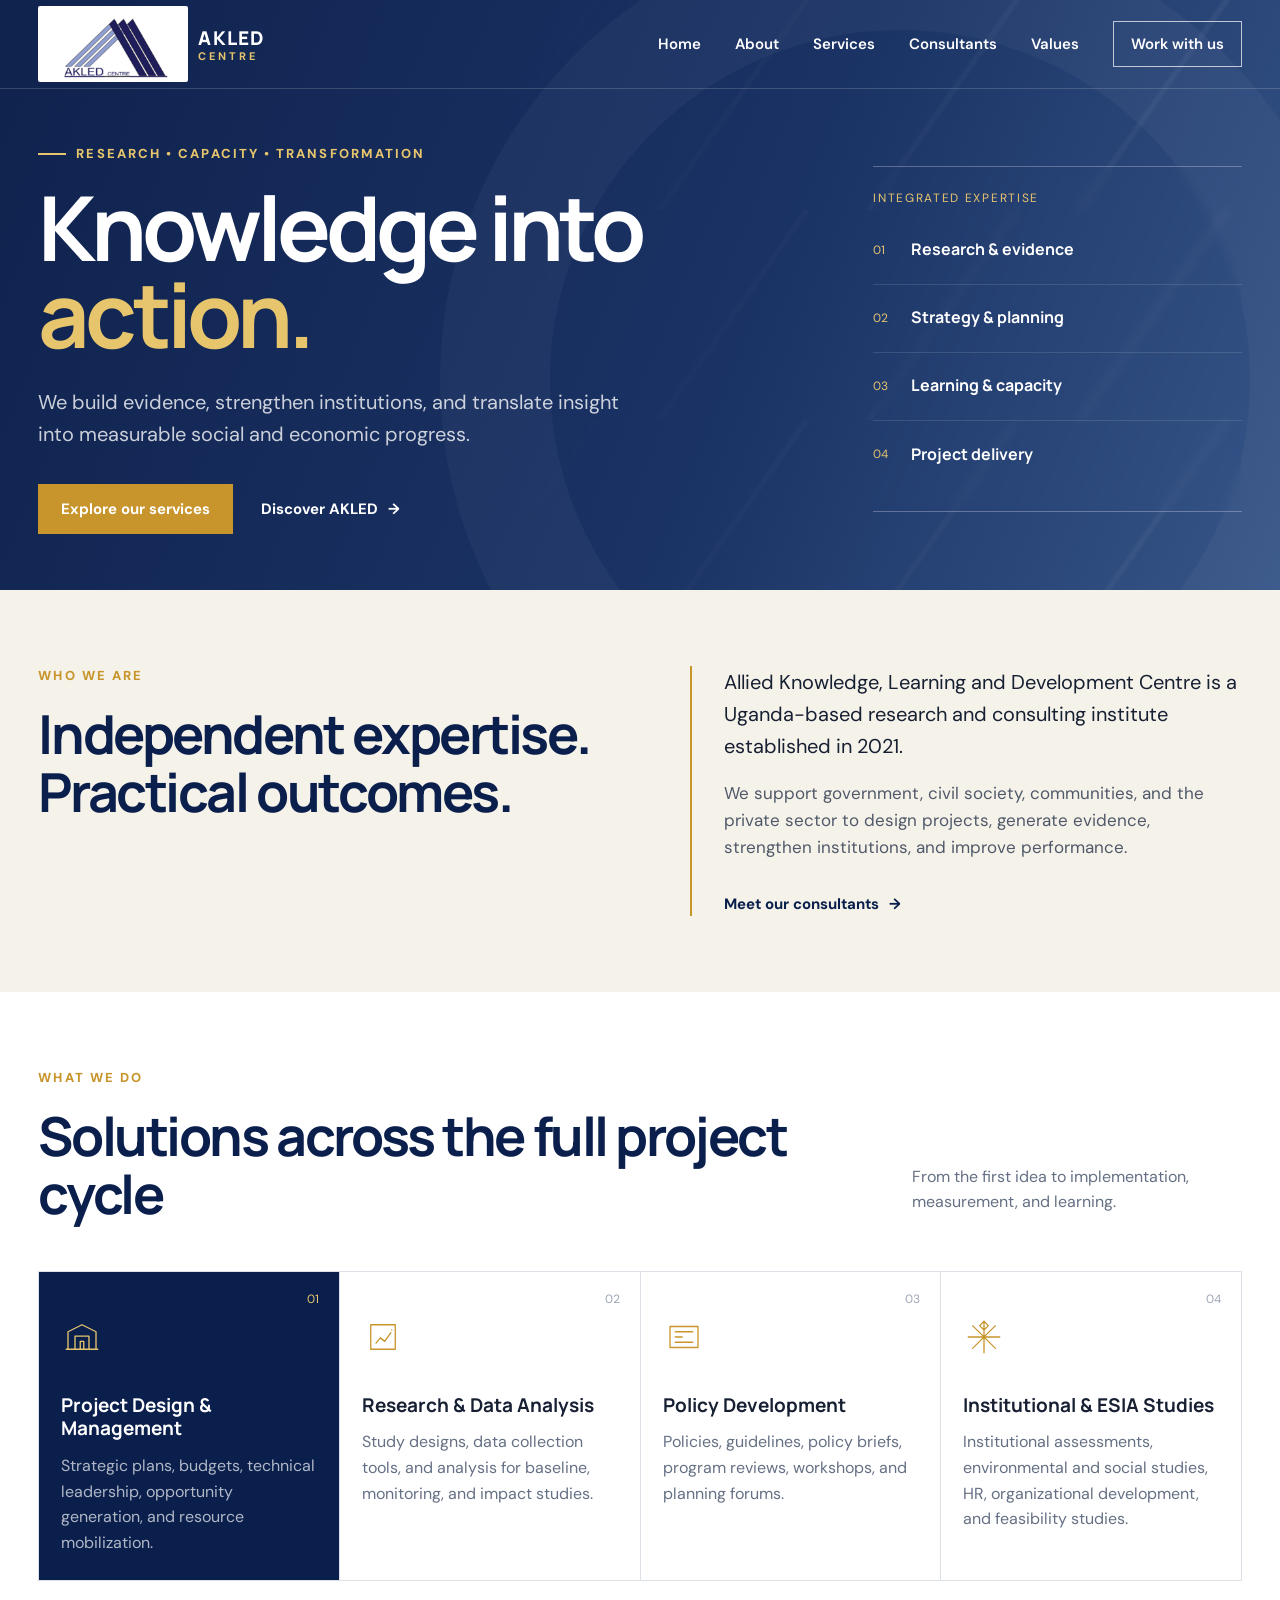
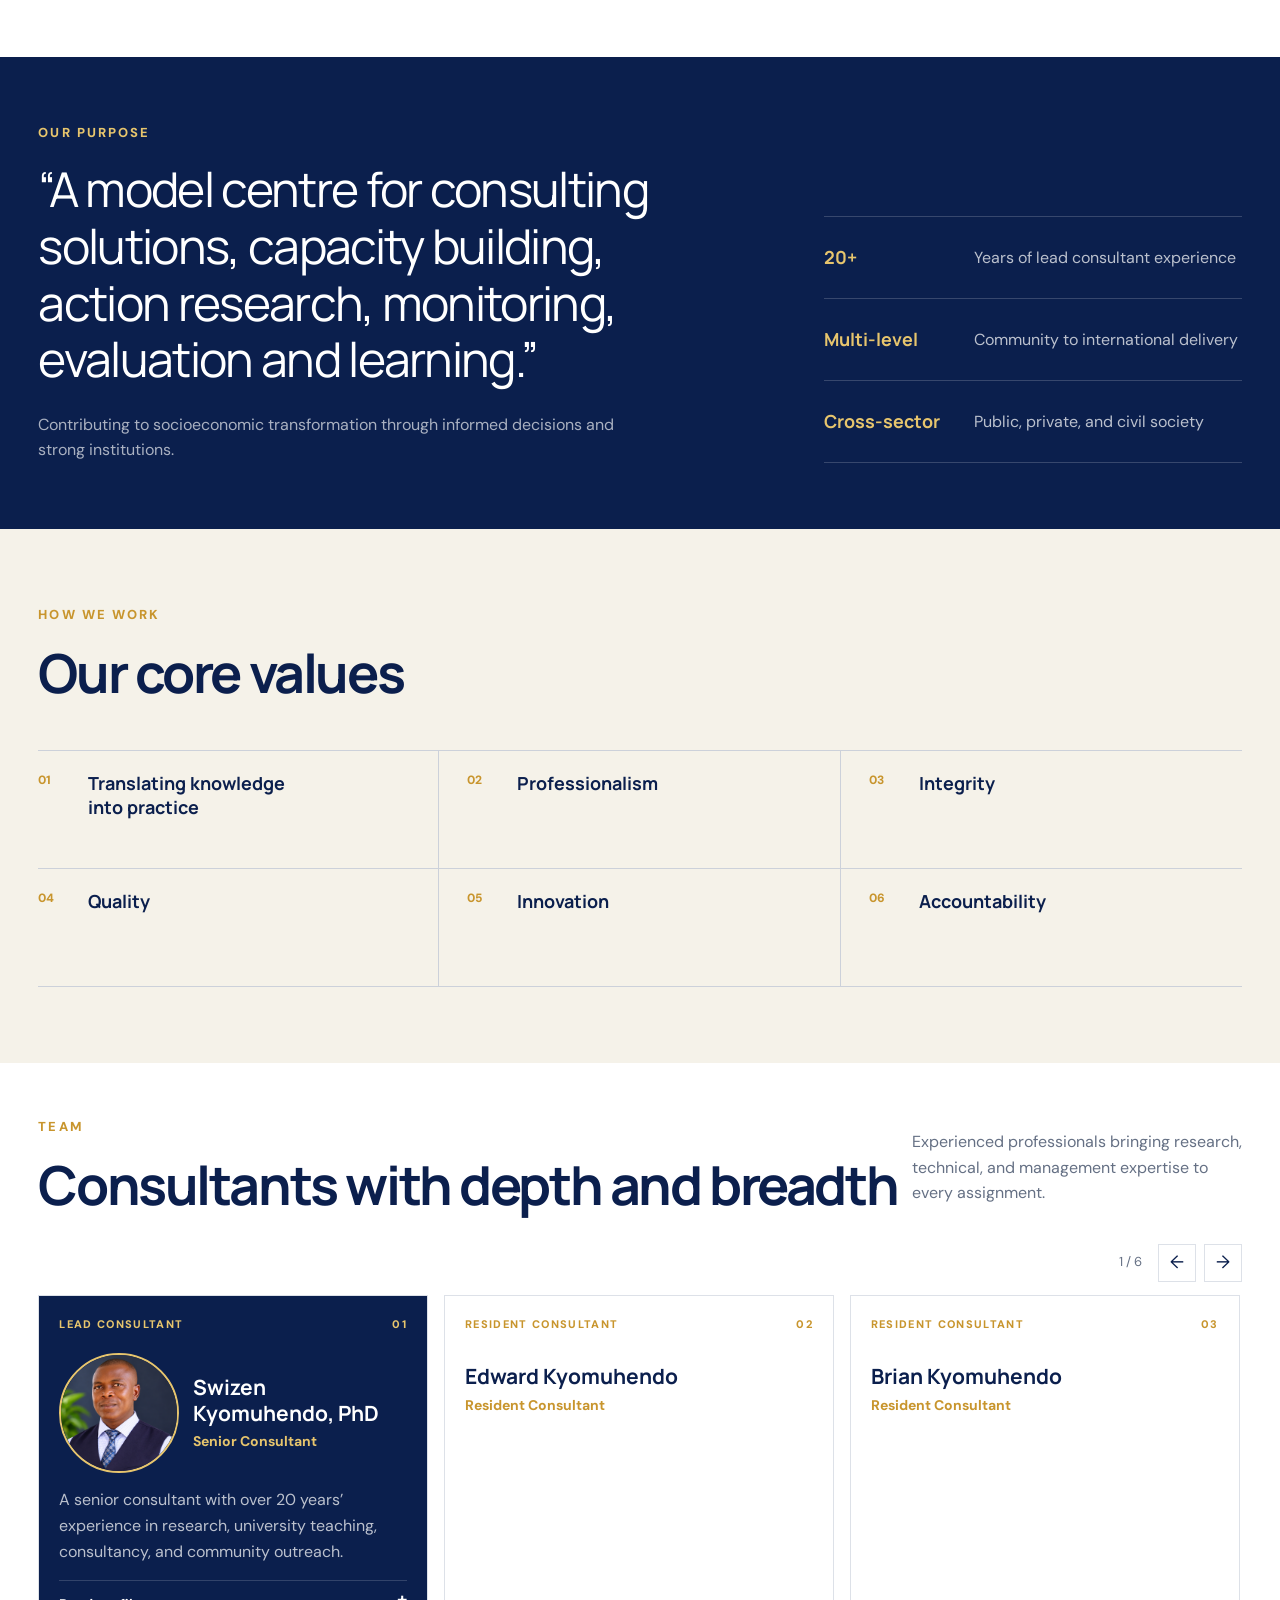
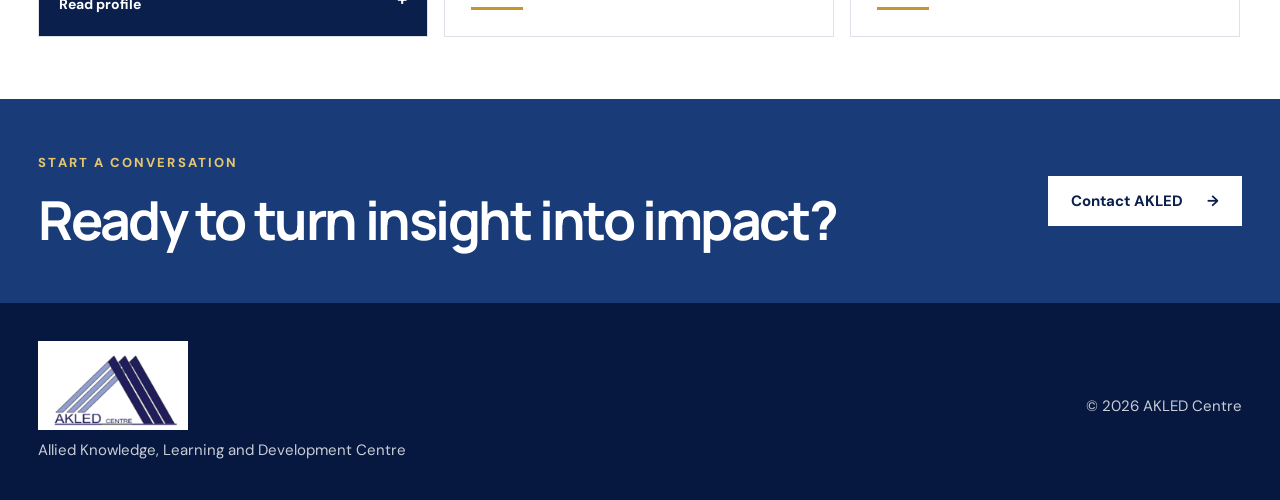
==== index.html @ 447e750d "Build responsive AKLED Centre website Co-authored-by: Copilot <223556219+Copilot@users.noreply.githu" ====
<!doctype html>
<html lang="en">
  <head>
    <meta charset="UTF-8" />
    <meta name="viewport" content="width=device-width, initial-scale=1.0" />
    <meta name="description" content="AKLED Centre provides research, project design, consultancy, monitoring and evaluation, and capacity-building services." />
    <title>AKLED Centre | Knowledge into Action</title>
    <link rel="preconnect" href="https://fonts.googleapis.com" />
    <link rel="preconnect" href="https://fonts.gstatic.com" crossorigin />
    <link href="https://fonts.googleapis.com/css2?family=DM+Sans:wght@400;500;600;700&family=Manrope:wght@600;700;800&display=swap" rel="stylesheet" />
    <link rel="stylesheet" href="styles.css" />
  </head>
  <body>
    <header class="site-header" id="top">
      <div class="container nav-wrap">
        <div class="brand-lockup">
          <a class="brand" href="#top" aria-label="AKLED Centre home">
            <img src="public/images/akled%20logo.png" alt="AKLED Centre" />
          </a>
          <a class="brand-name" href="#top">AKLED <span>CENTRE</span></a>
        </div>
        <button class="menu-toggle" type="button" aria-label="Open menu" aria-expanded="false" aria-controls="main-nav">
          <span></span><span></span><span></span>
          <span class="sr-only">Toggle menu</span>
        </button>
        <nav class="main-nav" id="main-nav" aria-label="Main navigation">
          <a href="#top">Home</a>
          <a href="#about">About</a>
          <a href="#services">Services</a>
          <a href="#team">Consultants</a>
          <a href="#values">Values</a>
          <a class="nav-cta" href="#contact">Work with us</a>
        </nav>
      </div>
    </header>

    <main>
      <section class="hero">
        <div class="hero-pattern" aria-hidden="true"></div>
        <div class="container hero-grid">
          <div class="hero-copy">
            <p class="eyebrow"><span></span> Research • Capacity • Transformation</p>
            <h1>Knowledge into <em>action.</em></h1>
            <p class="hero-lead">We build evidence, strengthen institutions, and translate insight into measurable social and economic progress.</p>
            <div class="hero-actions">
              <a class="button button-primary" href="#services">Explore our services</a>
              <a class="text-link" href="#about">Discover AKLED <span aria-hidden="true">→</span></a>
            </div>
          </div>
          <div class="hero-card" aria-label="AKLED focus areas">
            <div class="hero-card-label">Integrated expertise</div>
            <div class="focus-list">
              <div><span>01</span><strong>Research &amp; evidence</strong></div>
              <div><span>02</span><strong>Strategy &amp; planning</strong></div>
              <div><span>03</span><strong>Learning &amp; capacity</strong></div>
              <div><span>04</span><strong>Project delivery</strong></div>
            </div>
          </div>
        </div>
      </section>

      <section class="intro section" id="about">
        <div class="container intro-grid">
          <div>
            <p class="section-kicker">Who we are</p>
            <h2>Independent expertise.<br />Practical outcomes.</h2>
          </div>
          <div class="intro-copy">
            <p>Allied Knowledge, Learning and Development Centre is a Uganda-based research and consulting institute established in 2021.</p>
            <p>We support government, civil society, communities, and the private sector to design projects, generate evidence, strengthen institutions, and improve performance.</p>
            <a class="text-link dark" href="#team">Meet our consultants <span aria-hidden="true">→</span></a>
          </div>
        </div>
      </section>

      <section class="services section" id="services">
        <div class="container">
          <div class="section-heading">
            <div>
              <p class="section-kicker">What we do</p>
              <h2>Solutions across the full project cycle</h2>
            </div>
            <p>From the first idea to implementation, measurement, and learning.</p>
          </div>
          <div class="service-grid">
            <article class="service-card featured">
              <div class="service-number">01</div>
              <svg viewBox="0 0 48 48" aria-hidden="true"><path d="M8 38V18l16-8 16 8v20M16 38V23h16v15M22 38V29h4v9M6 38h36" /></svg>
              <h3>Project Design &amp; Management</h3>
              <p>Strategic plans, budgets, technical leadership, opportunity generation, and resource mobilization.</p>
            </article>
            <article class="service-card">
              <div class="service-number">02</div>
              <svg viewBox="0 0 48 48" aria-hidden="true"><path d="M10 38V10h28v28H10Zm6-7 5-6 5 4 7-10M34 16h.1" /></svg>
              <h3>Research &amp; Data Analysis</h3>
              <p>Study designs, data collection tools, and analysis for baseline, monitoring, and impact studies.</p>
            </article>
            <article class="service-card">
              <div class="service-number">03</div>
              <svg viewBox="0 0 48 48" aria-hidden="true"><path d="M8 12h32v24H8V12Zm6 6h20M14 24h8m-8 6h20" /></svg>
              <h3>Policy Development</h3>
              <p>Policies, guidelines, policy briefs, program reviews, workshops, and planning forums.</p>
            </article>
            <article class="service-card">
              <div class="service-number">04</div>
              <svg viewBox="0 0 48 48" aria-hidden="true"><path d="M24 6v36M6 24h36M11 11l26 26M37 11 11 37M24 6l5 5-5 5-5-5 5-5Z" /></svg>
              <h3>Institutional &amp; ESIA Studies</h3>
              <p>Institutional assessments, environmental and social studies, HR, organizational development, and feasibility studies.</p>
            </article>
          </div>
        </div>
      </section>

      <section class="impact">
        <div class="container impact-grid">
          <div class="impact-copy">
            <p class="section-kicker light">Our purpose</p>
            <blockquote>“A model centre for consulting solutions, capacity building, action research, monitoring, evaluation and learning.”</blockquote>
            <p>Contributing to socioeconomic transformation through informed decisions and strong institutions.</p>
          </div>
          <div class="impact-list">
            <div><strong>20+</strong><span>Years of lead consultant experience</span></div>
            <div><strong>Multi-level</strong><span>Community to international delivery</span></div>
            <div><strong>Cross-sector</strong><span>Public, private, and civil society</span></div>
          </div>
        </div>
      </section>

      <section class="values section" id="values">
        <div class="container">
          <div class="section-heading">
            <div>
              <p class="section-kicker">How we work</p>
              <h2>Our core values</h2>
            </div>
          </div>
          <div class="values-grid">
            <div><span>01</span><h3>Translating knowledge into practice</h3></div>
            <div><span>02</span><h3>Professionalism</h3></div>
            <div><span>03</span><h3>Integrity</h3></div>
            <div><span>04</span><h3>Quality</h3></div>
            <div><span>05</span><h3>Innovation</h3></div>
            <div><span>06</span><h3>Accountability</h3></div>
          </div>
        </div>
      </section>

      <section class="team section" id="team">
        <div class="container">
          <div class="section-heading team-heading">
            <div>
              <p class="section-kicker">Team</p>
              <h2>Consultants with depth and breadth</h2>
            </div>
            <p>Experienced professionals bringing research, technical, and management expertise to every assignment.</p>
          </div>
          <div class="team-carousel">
            <div class="carousel-controls">
              <p class="carousel-status" aria-live="polite">1 / 6</p>
              <div>
                <button class="carousel-button carousel-prev" type="button" aria-label="Previous consultant" disabled>←</button>
                <button class="carousel-button carousel-next" type="button" aria-label="Next consultant">→</button>
              </div>
            </div>
            <div class="team-grid" role="region" aria-label="Consultant profiles" aria-roledescription="carousel" tabindex="0">
            <article class="profile-card lead" role="group" aria-roledescription="slide" aria-label="1 of 6">
              <div class="profile-top"><span>Lead Consultant</span><span>01</span></div>
              <div class="profile-identity">
                <img class="profile-photo" src="public/images/swizen%20image.png" alt="Swizen Kyomuhendo" loading="lazy" />
                <div>
                  <h3>Swizen Kyomuhendo, PhD</h3>
                  <p class="profile-role">Senior Consultant</p>
                </div>
              </div>
              <p>A senior consultant with over 20 years’ experience in research, university teaching, consultancy, and community outreach.</p>
              <button class="profile-toggle" type="button" aria-expanded="false">Read profile <span>+</span></button>
              <div class="profile-detail">
                <p>Qualified in social policy and planning, organization development, project and agency management, and research, monitoring and evaluation. His experience includes assignments for UNICEF, UNAIDS, UNDP, WHO, DFID, USAID, government ministries and departments, and numerous civil society organizations.</p>
              </div>
            </article>

            <article class="profile-card" role="group" aria-roledescription="slide" aria-label="2 of 6">
              <div class="profile-top"><span>Resident Consultant</span><span>02</span></div>
              <h3>Edward Kyomuhendo</h3>
              <p class="profile-role">Resident Consultant</p>
              <div class="profile-accent"></div>
            </article>

            <article class="profile-card" role="group" aria-roledescription="slide" aria-label="3 of 6">
              <div class="profile-top"><span>Resident Consultant</span><span>03</span></div>
              <h3>Brian Kyomuhendo</h3>
              <p class="profile-role">Resident Consultant</p>
              <div class="profile-accent"></div>
            </article>

            <article class="profile-card" role="group" aria-roledescription="slide" aria-label="4 of 6">
              <div class="profile-top"><span>Resident Consultant</span><span>04</span></div>
              <h3>Ronald Kyomuhendo</h3>
              <p class="profile-role">Environmental Engineering &amp; Management</p>
              <button class="profile-toggle" type="button" aria-expanded="false">Read profile <span>+</span></button>
              <div class="profile-detail">
                <p>Specialist in environmental studies, spatial analysis, environmental management plans, pollution control, environmental audits, and health and safety risk assessment. His project experience includes UNICEF and WFP common country office premises in Mbuya and an environmental compliance audit for the Emergency Children’s Surgical Hospital in Entebbe.</p>
              </div>
            </article>

            <article class="profile-card" role="group" aria-roledescription="slide" aria-label="5 of 6">
              <div class="profile-top"><span>Associate Consultant</span><span>05</span></div>
              <h3>Blasio Bisereko Bwambale</h3>
              <p class="profile-role">Agriculture &amp; Project Management</p>
              <button class="profile-toggle" type="button" aria-expanded="false">Read profile <span>+</span></button>
              <div class="profile-detail">
                <p>Agricultural officer and consultant with experience in project development, farmer training, sensitization, and education. He has worked with Smart Farming Uganda, Latitude Trade Company, Kabarole Resource and Research Centre, and Rwenzori Farmers’ Cooperative Union.</p>
              </div>
            </article>

            <article class="profile-card" role="group" aria-roledescription="slide" aria-label="6 of 6">
              <div class="profile-top"><span>Associate Consultant</span><span>06</span></div>
              <h3>Bwampu Balinsngayo Ernest</h3>
              <p class="profile-role">Economics, Statistics &amp; M&amp;E</p>
              <button class="profile-toggle" type="button" aria-expanded="false">Read profile <span>+</span></button>
              <div class="profile-detail">
                <p>Economics and statistics graduate with a master’s in management studies, specializing in monitoring and evaluation. Experienced in program implementation, performance monitoring, work planning, budgeting, project review, data analysis, and farmer training in good agricultural practices.</p>
              </div>
            </article>
          </div>
          </div>
        </div>
      </section>

      <section class="contact" id="contact">
        <div class="container contact-grid">
          <div>
            <p class="section-kicker light">Start a conversation</p>
            <h2>Ready to turn insight into impact?</h2>
          </div>
          <a class="button button-light" href="mailto:info@akledcentre.com">Contact AKLED <span aria-hidden="true">→</span></a>
        </div>
      </section>
    </main>

    <footer>
      <div class="container footer-grid">
        <div>
          <img src="public/images/akled%20logo.png" alt="AKLED Centre" />
          <p>Allied Knowledge, Learning and Development Centre</p>
        </div>
        <p class="copyright">© <span id="year"></span> AKLED Centre</p>
      </div>
    </footer>

    <script src="script.js"></script>
  </body>
</html>
---- styles.css ----
:root {
  --navy: #0b1f4d;
  --blue: #193b78;
  --gold: #c8952d;
  --gold-light: #e7c56d;
  --cream: #f5f2e9;
  --ink: #172033;
  --muted: #657084;
  --line: #dde1e8;
  --white: #ffffff;
}

* { box-sizing: border-box; }
html { scroll-behavior: smooth; }
body {
  margin: 0;
  color: var(--ink);
  background: var(--white);
  font-family: "DM Sans", sans-serif;
  line-height: 1.6;
}
img { max-width: 100%; display: block; }
a { color: inherit; text-decoration: none; }
button, input { font: inherit; }
.container { width: 100%; padding-inline: clamp(18px, 3vw, 56px); margin-inline: auto; }
.sr-only { position: absolute; width: 1px; height: 1px; padding: 0; margin: -1px; overflow: hidden; clip: rect(0,0,0,0); white-space: nowrap; border: 0; }

.site-header {
  position: absolute;
  z-index: 20;
  width: 100%;
  border-bottom: 1px solid rgba(255,255,255,.16);
}
.nav-wrap { height: 88px; display: flex; align-items: center; justify-content: space-between; }
.brand-lockup { display: flex; align-items: center; flex: 0 0 auto; }
.brand { display: flex; width: 150px; height: 76px; align-items: center; background: #fff; padding: 4px 10px; border-radius: 2px; flex: 0 0 auto; }
.brand img { width: 100%; height: 68px; object-fit: contain; }
.brand-name { margin-left: 10px; color: white; font-family: "Manrope", sans-serif; font-size: 19px; font-weight: 800; letter-spacing: .06em; white-space: nowrap; }
.brand-name span { display: block; margin-top: -5px; color: var(--gold-light); font-family: "DM Sans", sans-serif; font-size: 11px; font-weight: 700; letter-spacing: .27em; }
.main-nav { display: flex; align-items: center; gap: 34px; color: white; font-size: 15px; font-weight: 600; }
.main-nav > a { position: relative; }
.main-nav > a:not(.nav-cta)::after {
  content: "";
  position: absolute;
  left: 0; bottom: -7px;
  width: 0; height: 2px;
  background: var(--gold-light);
  transition: width .25s ease;
}
.main-nav > a:hover::after { width: 100%; }
.nav-cta { border: 1px solid rgba(255,255,255,.7); padding: 10px 17px; transition: .2s ease; }
.nav-cta:hover { background: white; color: var(--navy); }
.menu-toggle { display: none; }

.hero {
  min-height: 590px;
  position: relative;
  overflow: hidden;
  color: white;
  background:
    linear-gradient(112deg, rgba(8,27,72,.97) 0%, rgba(12,38,91,.94) 58%, rgba(27,62,120,.88) 100%);
}
.hero::after {
  content: "";
  position: absolute;
  right: -80px; bottom: -250px;
  width: 700px; height: 700px;
  border: 110px solid rgba(255,255,255,.035);
  border-radius: 50%;
}
.hero-pattern {
  position: absolute;
  inset: 0;
  opacity: .14;
  background-image: linear-gradient(125deg, transparent 48%, rgba(255,255,255,.35) 49%, rgba(255,255,255,.35) 50%, transparent 51%);
  background-size: 210px 210px;
  mask-image: linear-gradient(to left, black, transparent 65%);
}
.hero-grid {
  position: relative;
  z-index: 2;
  min-height: 590px;
  display: grid;
  grid-template-columns: 1.35fr .65fr;
  align-items: center;
  gap: 70px;
  padding-top: 88px;
}
.eyebrow, .section-kicker {
  margin: 0 0 18px;
  text-transform: uppercase;
  letter-spacing: .16em;
  font-size: 13px;
  font-weight: 800;
  color: var(--gold);
}
.eyebrow { display: flex; align-items: center; gap: 10px; color: var(--gold-light); }
.eyebrow span { display: block; width: 28px; height: 2px; background: var(--gold-light); }
.hero h1 {
  max-width: 710px;
  margin: 0;
  font-family: "Manrope", sans-serif;
  font-size: clamp(64px, 7vw, 94px);
  line-height: .98;
  letter-spacing: -.055em;
}
.hero h1 em { color: var(--gold-light); font-style: normal; }
.hero-lead { max-width: 620px; margin: 28px 0 34px; color: rgba(255,255,255,.78); font-size: 20px; }
.hero-actions { display: flex; align-items: center; gap: 28px; }
.button {
  display: inline-flex;
  align-items: center;
  justify-content: center;
  min-height: 50px;
  padding: 0 23px;
  border: 0;
  font-weight: 700;
  font-size: 15px;
  transition: transform .2s, background .2s;
}
.button:hover { transform: translateY(-2px); }
.button-primary { background: var(--gold); color: white; }
.button-primary:hover { background: #b78320; }
.text-link { font-size: 15px; font-weight: 700; }
.text-link span { display: inline-block; margin-left: 6px; transition: transform .2s; }
.text-link:hover span { transform: translateX(5px); }
.text-link.dark { color: var(--navy); }
.hero-card {
  border-top: 1px solid rgba(255,255,255,.28);
  border-bottom: 1px solid rgba(255,255,255,.28);
  padding: 22px 0;
  backdrop-filter: blur(4px);
}
.hero-card-label { color: var(--gold-light); font-size: 12px; text-transform: uppercase; letter-spacing: .14em; margin-bottom: 8px; }
.focus-list div { display: grid; grid-template-columns: 38px 1fr; align-items: center; min-height: 68px; border-bottom: 1px solid rgba(255,255,255,.12); }
.focus-list div:last-child { border-bottom: 0; }
.focus-list span { color: var(--gold-light); font-size: 12px; }
.focus-list strong { font-family: "Manrope", sans-serif; font-size: 16px; }

.section { padding: 76px 0; }
.intro { background: var(--cream); }
.intro-grid { display: grid; grid-template-columns: 1fr 1fr; gap: 100px; align-items: start; }
.intro h2, .section-heading h2, .contact h2 {
  margin: 0;
  color: var(--navy);
  font-family: "Manrope", sans-serif;
  font-size: clamp(38px, 4.2vw, 58px);
  line-height: 1.08;
  letter-spacing: -.045em;
}
.intro-copy { border-left: 2px solid var(--gold); padding-left: 32px; }
.intro-copy p { margin: 0 0 18px; color: #50596a; font-size: 17px; }
.intro-copy p:first-child { color: var(--ink); font-size: 20px; }
.intro-copy .text-link { display: inline-block; margin-top: 12px; }

.services { background: white; }
.section-heading { display: flex; justify-content: space-between; align-items: end; margin-bottom: 48px; }
.section-heading > p { max-width: 330px; margin: 0 0 8px; color: var(--muted); }
.service-grid { display: grid; grid-template-columns: repeat(4, 1fr); border-top: 1px solid var(--line); border-left: 1px solid var(--line); }
.service-card { min-height: 285px; position: relative; padding: 24px 22px; border-right: 1px solid var(--line); border-bottom: 1px solid var(--line); transition: .25s ease; }
.service-card:hover { transform: translateY(-5px); box-shadow: 0 18px 45px rgba(11,31,77,.1); z-index: 2; }
.service-card.featured { background: var(--navy); color: white; }
.service-number { position: absolute; right: 20px; top: 18px; color: #9da6b5; font-size: 12px; }
.service-card.featured .service-number { color: var(--gold-light); }
.service-card svg { width: 42px; height: 42px; margin: 20px 0 28px; fill: none; stroke: var(--gold); stroke-width: 1.5; stroke-linecap: round; stroke-linejoin: round; }
.service-card.featured svg { stroke: var(--gold-light); }
.service-card h3 { margin: 0 0 12px; font-family: "Manrope", sans-serif; font-size: 19px; line-height: 1.25; }
.service-card p { margin: 0; color: var(--muted); font-size: 16px; }
.service-card.featured p { color: rgba(255,255,255,.68); }

.impact { background: var(--navy); color: white; padding: 66px 0; }
.impact-grid { display: grid; grid-template-columns: 1.25fr .75fr; gap: 90px; align-items: end; }
.section-kicker.light { color: var(--gold-light); }
.impact blockquote { max-width: 720px; margin: 0; font-family: "Manrope", sans-serif; font-size: clamp(32px, 4vw, 48px); line-height: 1.18; letter-spacing: -.035em; }
.impact-copy > p:last-child { max-width: 610px; color: rgba(255,255,255,.65); margin: 24px 0 0; }
.impact-list { border-top: 1px solid rgba(255,255,255,.18); }
.impact-list div { display: grid; grid-template-columns: 150px 1fr; align-items: center; min-height: 82px; border-bottom: 1px solid rgba(255,255,255,.18); }
.impact-list strong { color: var(--gold-light); font-family: "Manrope", sans-serif; font-size: 18px; }
.impact-list span { color: rgba(255,255,255,.72); font-size: 16px; }

.values { background: var(--cream); }
.values-grid { display: grid; grid-template-columns: repeat(3, 1fr); border-top: 1px solid #ccd1da; }
.values-grid div { min-height: 118px; padding: 20px 28px 20px 0; border-bottom: 1px solid #ccd1da; border-right: 1px solid #ccd1da; display: grid; grid-template-columns: 50px 1fr; align-items: start; }
.values-grid div:nth-child(3n) { border-right: 0; padding-left: 28px; }
.values-grid div:nth-child(3n-1) { padding-left: 28px; }
.values-grid span { color: var(--gold); font-size: 12px; font-weight: 800; }
.values-grid h3 { margin: 0; max-width: 220px; color: var(--navy); font-family: "Manrope", sans-serif; font-size: 18px; line-height: 1.35; }

.team { background: white; padding: 54px 0; }
.team .section-heading { margin-bottom: 30px; }
.team-heading { align-items: end; }
.carousel-controls { display: flex; justify-content: flex-end; align-items: center; gap: 16px; margin-bottom: 12px; }
.carousel-status { margin: 0; color: var(--muted); font-size: 13px; font-variant-numeric: tabular-nums; }
.carousel-controls > div { display: flex; gap: 8px; }
.carousel-button { width: 38px; height: 38px; border: 1px solid var(--line); background: white; color: var(--navy); cursor: pointer; font-size: 18px; transition: background .2s, color .2s, border-color .2s; }
.carousel-button:hover:not(:disabled) { background: var(--navy); color: white; border-color: var(--navy); }
.carousel-button:disabled { opacity: .4; cursor: default; }
.team-grid { display: flex; gap: 16px; overflow-x: auto; overscroll-behavior-x: contain; scroll-snap-type: x mandatory; scrollbar-width: none; padding: 1px 1px 8px; }
.team-grid::-webkit-scrollbar { display: none; }
.team-grid:focus-visible { outline: 2px solid var(--gold); outline-offset: 3px; }
.profile-card { flex: 0 0 calc((100% - 32px) / 3); min-height: 220px; padding: 20px; border: 1px solid var(--line); position: relative; scroll-snap-align: start; }
.profile-card.lead { background: var(--navy); color: white; }
.profile-top { display: flex; justify-content: space-between; color: var(--gold); text-transform: uppercase; letter-spacing: .12em; font-size: 11px; font-weight: 800; }
.profile-card.lead .profile-top { color: var(--gold-light); }
.profile-identity { display: flex; align-items: center; gap: 14px; margin: 20px 0 14px; }
.profile-photo { width: 120px; height: 120px; flex: 0 0 120px; border: 2px solid var(--gold-light); border-radius: 50%; object-fit: cover; object-position: center 32%; }
.profile-card h3 { margin: 30px 0 4px; color: var(--navy); font-family: "Manrope", sans-serif; font-size: 21px; line-height: 1.25; }
.profile-card.lead h3 { color: white; }
.profile-identity h3 { margin: 0 0 4px; }
.profile-role { margin: 0 0 16px; color: var(--gold); font-size: 14px; font-weight: 700; }
.profile-identity .profile-role { margin: 0; }
.profile-card.lead .profile-role { color: var(--gold-light); }
.profile-card > p:not(.profile-role) { margin: 0 0 16px; color: rgba(255,255,255,.72); font-size: 16px; }
.profile-accent { position: absolute; bottom: 26px; left: 26px; width: 52px; height: 3px; background: var(--gold); }
.profile-toggle { width: 100%; margin-top: 12px; padding: 12px 0 0; border: 0; border-top: 1px solid rgba(255,255,255,.16); background: transparent; color: inherit; display: flex; justify-content: space-between; cursor: pointer; font-size: 14px; font-weight: 700; text-align: left; }
.profile-card:not(.lead) .profile-toggle { color: var(--navy); border-top-color: var(--line); }
.profile-detail { display: none; margin-top: 14px; padding-top: 12px; border-top: 1px solid rgba(255,255,255,.12); }
.profile-detail p { margin: 0; color: rgba(255,255,255,.72); font-size: 15px; }
.profile-card:not(.lead) .profile-detail { border-top-color: var(--line); }
.profile-card:not(.lead) .profile-detail p { color: var(--muted); }
.profile-card.open { min-height: 390px; }
.profile-card.open .profile-detail { display: block; }
.profile-card.open .profile-toggle span { transform: rotate(45deg); }
.profile-toggle span { transition: transform .2s; font-size: 18px; line-height: 12px; }

.contact { background: var(--blue); color: white; padding: 54px 0; }
.contact-grid { display: flex; justify-content: space-between; align-items: center; }
.contact h2 { color: white; }
.button-light { background: white; color: var(--navy); min-width: 180px; gap: 24px; }

footer { background: #071840; color: white; padding: 38px 0; }
.footer-grid { display: grid; grid-template-columns: 1fr auto; align-items: center; gap: 30px; }
footer img { width: 150px; background: white; padding: 4px 8px; }
footer div:first-child p { margin: 10px 0 0; color: rgba(255,255,255,.78); font-size: clamp(11px, 1.2vw, 15px); line-height: 1.45; white-space: nowrap; }
.footer-links { display: flex; gap: 24px; font-size: 12px; }
.copyright { justify-self: end; margin: 0; color: rgba(255,255,255,.62); font-size: 13px; }

@media (max-width: 980px) {
  .main-nav { gap: 18px; }
  .hero-grid { grid-template-columns: 1fr 280px; gap: 30px; }
  .service-grid { grid-template-columns: repeat(2, 1fr); }
  .impact-grid { gap: 40px; }
  .profile-card { flex-basis: calc((100% - 16px) / 2); }
}

@media (max-width: 900px) {
  .nav-wrap { height: 76px; }
  .brand { width: 128px; height: 64px; padding: 4px 8px; }
  .brand img { height: 56px; }
  .brand-name { margin-left: 8px; font-size: 15px; }
  .brand-name span { margin-top: -4px; font-size: 8px; }
  .menu-toggle { position: relative; display: block; flex: 0 0 42px; width: 42px; height: 42px; border: 1px solid rgba(255,255,255,.5); background: transparent; cursor: pointer; }
  .menu-toggle span:not(.sr-only) { position: absolute; top: 50%; left: 11px; display: block; width: 18px; height: 2px; background: white; transition: transform .2s ease, opacity .2s ease; }
  .menu-toggle span:nth-of-type(1) { transform: translateY(-6px); }
  .menu-toggle span:nth-of-type(2) { transform: translateY(0); }
  .menu-toggle span:nth-of-type(3) { transform: translateY(6px); }
  .menu-toggle[aria-expanded="true"] span:nth-of-type(1) { transform: rotate(45deg); }
  .menu-toggle[aria-expanded="true"] span:nth-of-type(2) { opacity: 0; }
  .menu-toggle[aria-expanded="true"] span:nth-of-type(3) { transform: rotate(-45deg); }
  .main-nav { display: none; position: absolute; left: 18px; right: 18px; top: 72px; padding: 18px; background: white; color: var(--navy); box-shadow: 0 16px 40px rgba(0,0,0,.15); }
  .main-nav.open { display: grid; gap: 0; }
  .main-nav a { padding: 11px 8px; }
  .nav-cta { margin-top: 8px; text-align: center; border-color: var(--navy); }
}

@media (max-width: 760px) {
  .container { padding-inline: 18px; }
  .site-header { position: absolute; }
  .nav-wrap { height: 76px; }
  .brand { width: 128px; height: 64px; padding: 4px 8px; }
  .brand img { height: 56px; }
  .brand-name { margin-left: 8px; font-size: 15px; }
  .brand-name span { margin-top: -4px; font-size: 8px; }
  .menu-toggle { position: relative; display: block; flex: 0 0 42px; width: 42px; height: 42px; border: 1px solid rgba(255,255,255,.5); background: transparent; cursor: pointer; }
  .menu-toggle span:not(.sr-only) { position: absolute; top: 50%; left: 11px; display: block; width: 18px; height: 2px; background: white; transition: transform .2s ease, opacity .2s ease; }
  .menu-toggle span:nth-of-type(1) { transform: translateY(-6px); }
  .menu-toggle span:nth-of-type(2) { transform: translateY(0); }
  .menu-toggle span:nth-of-type(3) { transform: translateY(6px); }
  .menu-toggle[aria-expanded="true"] span:nth-of-type(1) { transform: rotate(45deg); }
  .menu-toggle[aria-expanded="true"] span:nth-of-type(2) { opacity: 0; }
  .menu-toggle[aria-expanded="true"] span:nth-of-type(3) { transform: rotate(-45deg); }
  .main-nav {
    display: none;
    position: absolute;
    left: 18px; right: 18px; top: 72px;
    padding: 18px;
    background: white;
    color: var(--navy);
    box-shadow: 0 16px 40px rgba(0,0,0,.15);
  }
  .main-nav.open { display: grid; gap: 0; }
  .main-nav a { padding: 11px 8px; }
  .nav-cta { margin-top: 8px; text-align: center; border-color: var(--navy); }
  .hero, .hero-grid { min-height: 560px; }
  .hero-grid { grid-template-columns: 1fr; padding-top: 76px; }
  .hero h1 { font-size: clamp(52px, 16vw, 72px); }
  .hero-lead { font-size: 17px; }
  .hero-card { display: none; }
  .section { padding: 56px 0; }
  .intro-grid, .impact-grid { grid-template-columns: 1fr; gap: 36px; }
  .intro-copy { padding-left: 22px; }
  .section-heading { display: block; }
  .section-heading > p { margin-top: 18px; }
  .service-grid { grid-template-columns: 1fr; }
  .service-card { min-height: 250px; }
  .impact-list div { grid-template-columns: 120px 1fr; }
  .values-grid { grid-template-columns: repeat(2, 1fr); }
  .values-grid div, .values-grid div:nth-child(3n), .values-grid div:nth-child(3n-1) { padding: 22px 18px; border-right: 1px solid #ccd1da; }
  .values-grid div:nth-child(2n) { border-right: 0; }
  .team { padding: 44px 0; }
  .profile-card { flex-basis: 100%; }
  .contact-grid { display: grid; gap: 30px; }
  .button-light { width: fit-content; }
  .footer-grid { grid-template-columns: 1fr; }
  .footer-links { flex-wrap: wrap; }
  .copyright { justify-self: start; }
}

@media (max-width: 380px) {
  .container { padding-inline: 12px; }
  .brand { width: 108px; height: 58px; padding: 4px 6px; }
  .brand img { height: 50px; }
  .brand-name { margin-left: 6px; font-size: 13px; }
  .brand-name span { font-size: 7px; }
  .menu-toggle { flex-basis: 38px; width: 38px; height: 38px; }
  .menu-toggle span:not(.sr-only) { left: 9px; }
  .main-nav { left: 12px; right: 12px; }
  .profile-photo { width: 96px; height: 96px; flex-basis: 96px; }
}

@media (prefers-reduced-motion: reduce) {
  html { scroll-behavior: auto; }
  * { transition: none !important; }
}
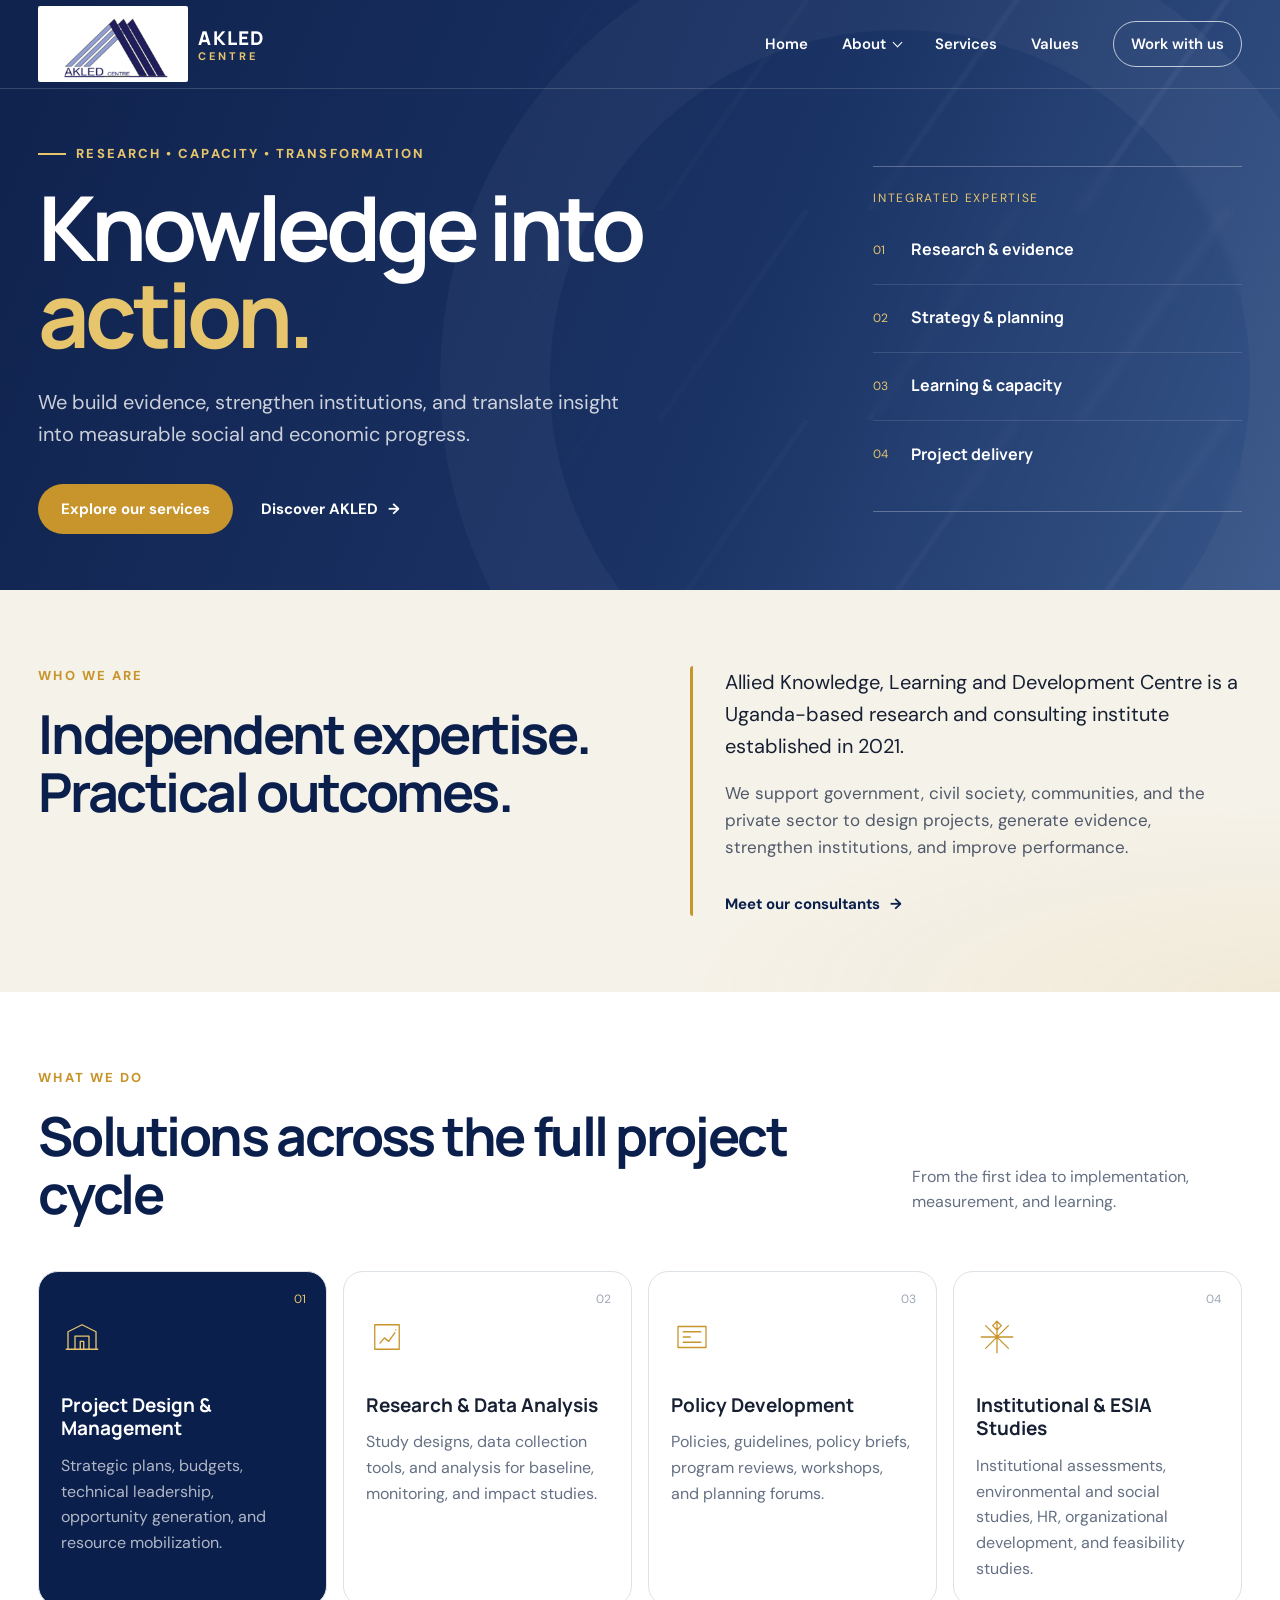
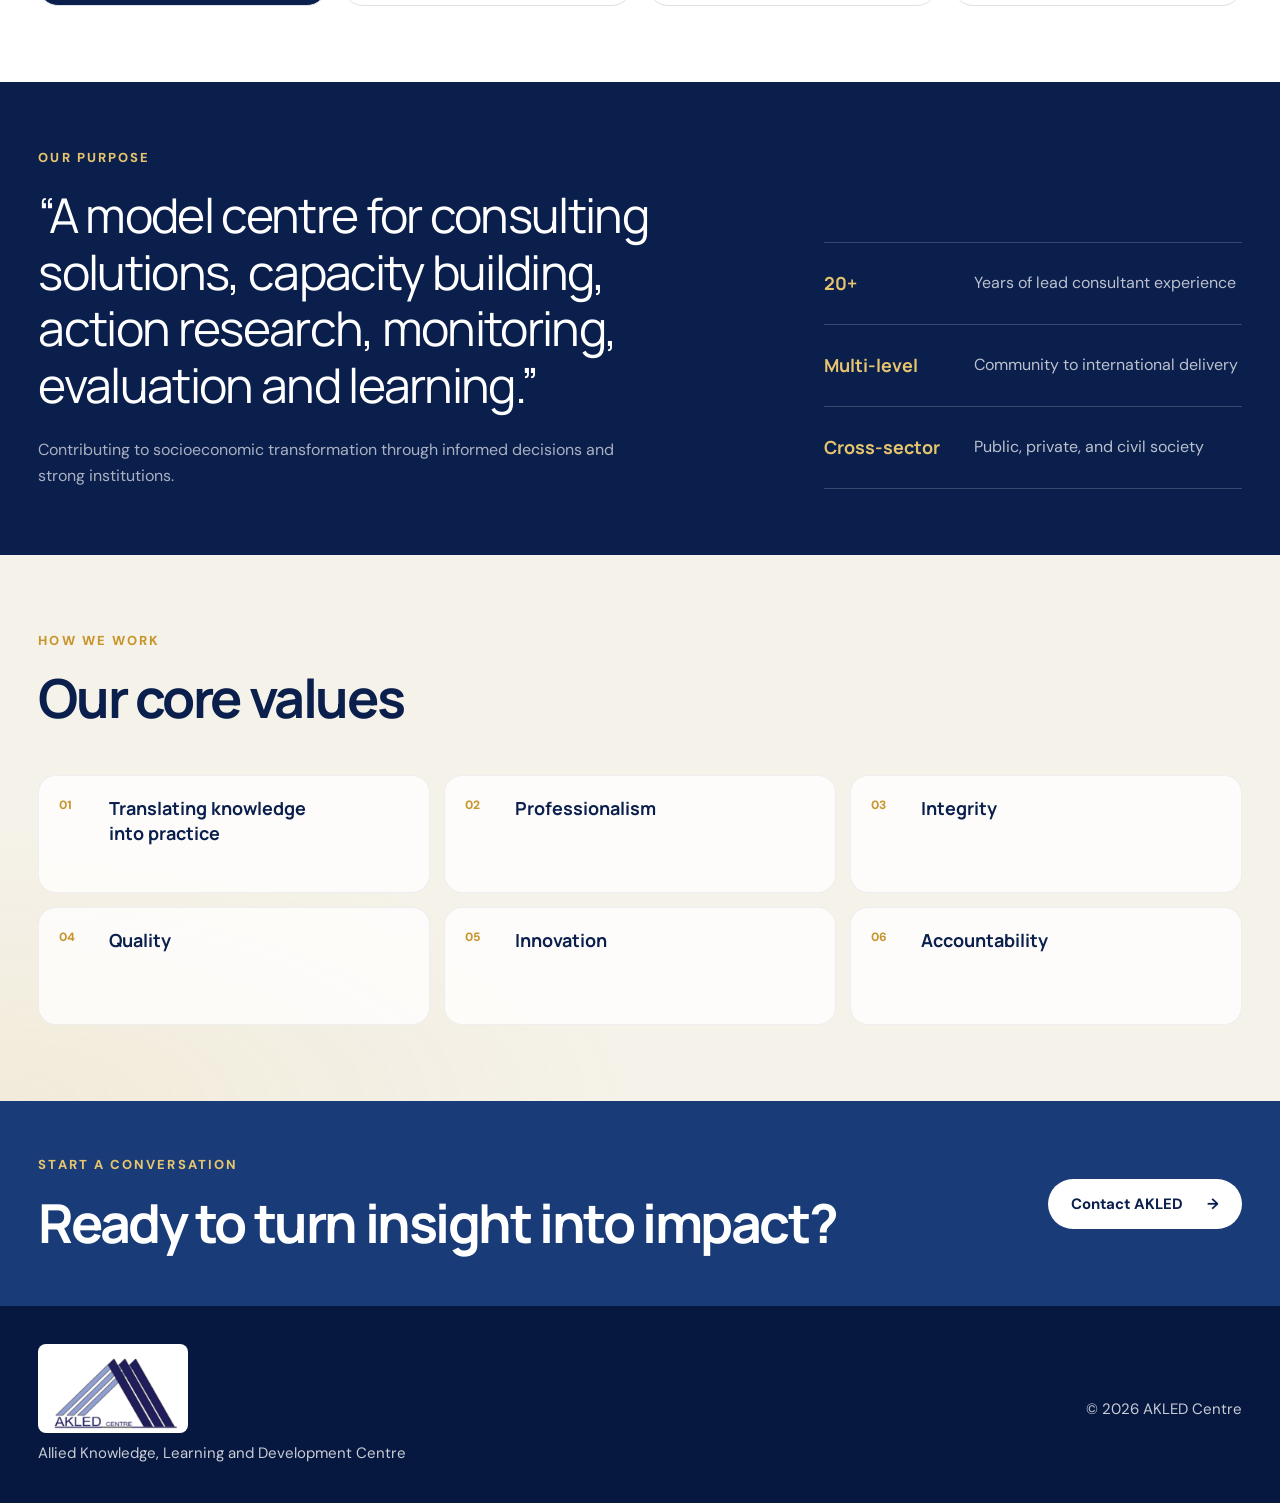
==== commit 0a670142: "Move consultant profiles to team page Co-authored-by: Copilot <223556219+Copilot@users.noreply.githu" ====
--- a/index.html
+++ b/index.html
@@ -25,9 +25,16 @@
         </button>
         <nav class="main-nav" id="main-nav" aria-label="Main navigation">
           <a href="#top">Home</a>
-          <a href="#about">About</a>
+          <div class="nav-dropdown">
+            <button class="nav-dropdown-toggle" type="button" aria-expanded="false" aria-controls="about-menu">
+              About <span class="dropdown-chevron" aria-hidden="true"></span>
+            </button>
+            <div class="nav-dropdown-menu" id="about-menu">
+              <a href="#about">About AKLED</a>
+              <a href="team.html">Our Team</a>
+            </div>
+          </div>
           <a href="#services">Services</a>
-          <a href="#team">Consultants</a>
           <a href="#values">Values</a>
           <a class="nav-cta" href="#contact">Work with us</a>
         </nav>
@@ -145,88 +152,6 @@
         </div>
       </section>
 
-      <section class="team section" id="team">
-        <div class="container">
-          <div class="section-heading team-heading">
-            <div>
-              <p class="section-kicker">Team</p>
-              <h2>Consultants with depth and breadth</h2>
-            </div>
-            <p>Experienced professionals bringing research, technical, and management expertise to every assignment.</p>
-          </div>
-          <div class="team-carousel">
-            <div class="carousel-controls">
-              <p class="carousel-status" aria-live="polite">1 / 6</p>
-              <div>
-                <button class="carousel-button carousel-prev" type="button" aria-label="Previous consultant" disabled>←</button>
-                <button class="carousel-button carousel-next" type="button" aria-label="Next consultant">→</button>
-              </div>
-            </div>
-            <div class="team-grid" role="region" aria-label="Consultant profiles" aria-roledescription="carousel" tabindex="0">
-            <article class="profile-card lead" role="group" aria-roledescription="slide" aria-label="1 of 6">
-              <div class="profile-top"><span>Lead Consultant</span><span>01</span></div>
-              <div class="profile-identity">
-                <img class="profile-photo" src="public/images/swizen%20image.png" alt="Swizen Kyomuhendo" loading="lazy" />
-                <div>
-                  <h3>Swizen Kyomuhendo, PhD</h3>
-                  <p class="profile-role">Senior Consultant</p>
-                </div>
-              </div>
-              <p>A senior consultant with over 20 years’ experience in research, university teaching, consultancy, and community outreach.</p>
-              <button class="profile-toggle" type="button" aria-expanded="false">Read profile <span>+</span></button>
-              <div class="profile-detail">
-                <p>Qualified in social policy and planning, organization development, project and agency management, and research, monitoring and evaluation. His experience includes assignments for UNICEF, UNAIDS, UNDP, WHO, DFID, USAID, government ministries and departments, and numerous civil society organizations.</p>
-              </div>
-            </article>
-
-            <article class="profile-card" role="group" aria-roledescription="slide" aria-label="2 of 6">
-              <div class="profile-top"><span>Resident Consultant</span><span>02</span></div>
-              <h3>Edward Kyomuhendo</h3>
-              <p class="profile-role">Resident Consultant</p>
-              <div class="profile-accent"></div>
-            </article>
-
-            <article class="profile-card" role="group" aria-roledescription="slide" aria-label="3 of 6">
-              <div class="profile-top"><span>Resident Consultant</span><span>03</span></div>
-              <h3>Brian Kyomuhendo</h3>
-              <p class="profile-role">Resident Consultant</p>
-              <div class="profile-accent"></div>
-            </article>
-
-            <article class="profile-card" role="group" aria-roledescription="slide" aria-label="4 of 6">
-              <div class="profile-top"><span>Resident Consultant</span><span>04</span></div>
-              <h3>Ronald Kyomuhendo</h3>
-              <p class="profile-role">Environmental Engineering &amp; Management</p>
-              <button class="profile-toggle" type="button" aria-expanded="false">Read profile <span>+</span></button>
-              <div class="profile-detail">
-                <p>Specialist in environmental studies, spatial analysis, environmental management plans, pollution control, environmental audits, and health and safety risk assessment. His project experience includes UNICEF and WFP common country office premises in Mbuya and an environmental compliance audit for the Emergency Children’s Surgical Hospital in Entebbe.</p>
-              </div>
-            </article>
-
-            <article class="profile-card" role="group" aria-roledescription="slide" aria-label="5 of 6">
-              <div class="profile-top"><span>Associate Consultant</span><span>05</span></div>
-              <h3>Blasio Bisereko Bwambale</h3>
-              <p class="profile-role">Agriculture &amp; Project Management</p>
-              <button class="profile-toggle" type="button" aria-expanded="false">Read profile <span>+</span></button>
-              <div class="profile-detail">
-                <p>Agricultural officer and consultant with experience in project development, farmer training, sensitization, and education. He has worked with Smart Farming Uganda, Latitude Trade Company, Kabarole Resource and Research Centre, and Rwenzori Farmers’ Cooperative Union.</p>
-              </div>
-            </article>
-
-            <article class="profile-card" role="group" aria-roledescription="slide" aria-label="6 of 6">
-              <div class="profile-top"><span>Associate Consultant</span><span>06</span></div>
-              <h3>Bwampu Balinsngayo Ernest</h3>
-              <p class="profile-role">Economics, Statistics &amp; M&amp;E</p>
-              <button class="profile-toggle" type="button" aria-expanded="false">Read profile <span>+</span></button>
-              <div class="profile-detail">
-                <p>Economics and statistics graduate with a master’s in management studies, specializing in monitoring and evaluation. Experienced in program implementation, performance monitoring, work planning, budgeting, project review, data analysis, and farmer training in good agricultural practices.</p>
-              </div>
-            </article>
-          </div>
-          </div>
-        </div>
-      </section>
-
       <section class="contact" id="contact">
         <div class="container contact-grid">
           <div>
--- a/styles.css
+++ b/styles.css
@@ -38,8 +38,8 @@
 .brand-name { margin-left: 10px; color: white; font-family: "Manrope", sans-serif; font-size: 19px; font-weight: 800; letter-spacing: .06em; white-space: nowrap; }
 .brand-name span { display: block; margin-top: -5px; color: var(--gold-light); font-family: "DM Sans", sans-serif; font-size: 11px; font-weight: 700; letter-spacing: .27em; }
 .main-nav { display: flex; align-items: center; gap: 34px; color: white; font-size: 15px; font-weight: 600; }
-.main-nav > a { position: relative; }
-.main-nav > a:not(.nav-cta)::after {
+.main-nav > a, .nav-dropdown-toggle { position: relative; }
+.main-nav > a:not(.nav-cta)::after, .nav-dropdown-toggle::after {
   content: "";
   position: absolute;
   left: 0; bottom: -7px;
@@ -47,8 +47,19 @@
   background: var(--gold-light);
   transition: width .25s ease;
 }
-.main-nav > a:hover::after { width: 100%; }
-.nav-cta { border: 1px solid rgba(255,255,255,.7); padding: 10px 17px; transition: .2s ease; }
+.main-nav > a:hover::after, .nav-dropdown-toggle:hover::after, .nav-dropdown:focus-within .nav-dropdown-toggle::after { width: 100%; }
+.nav-dropdown { position: relative; }
+.nav-dropdown-toggle { display: inline-flex; align-items: center; gap: 8px; padding: 0; border: 0; background: transparent; color: inherit; font: inherit; cursor: pointer; }
+.dropdown-chevron { width: 7px; height: 7px; border-right: 1.5px solid currentColor; border-bottom: 1.5px solid currentColor; transform: translateY(-2px) rotate(45deg); transition: transform .2s ease; }
+.nav-dropdown.open .dropdown-chevron { transform: translateY(2px) rotate(225deg); }
+.nav-dropdown-menu { position: absolute; top: calc(100% + 17px); left: -18px; display: none; min-width: 180px; padding: 8px; border: 1px solid rgba(11,31,77,.08); border-radius: 14px; background: white; box-shadow: 0 16px 40px rgba(0,0,0,.16); color: var(--navy); }
+.nav-dropdown.open .nav-dropdown-menu { display: grid; }
+@media (min-width: 901px) {
+  .nav-dropdown:hover .nav-dropdown-menu { display: grid; }
+}
+.nav-dropdown-menu a { padding: 10px 12px; border-radius: 8px; white-space: nowrap; }
+.nav-dropdown-menu a:hover, .nav-dropdown-menu a:focus-visible { background: var(--cream); }
+.nav-cta { border: 1px solid rgba(255,255,255,.7); border-radius: 999px; padding: 10px 17px; transition: .2s ease; }
 .nav-cta:hover { background: white; color: var(--navy); }
 .menu-toggle { display: none; }
 
@@ -86,6 +97,12 @@
   gap: 70px;
   padding-top: 88px;
 }
+.subpage-hero { position: relative; overflow: hidden; min-height: 340px; padding: 150px 0 64px; color: white; background: linear-gradient(112deg, #081b48 0%, #0c265b 58%, #1b3e78 100%); }
+.subpage-hero::after { content: ""; position: absolute; right: -100px; top: -260px; width: 520px; height: 520px; border: 80px solid rgba(255,255,255,.045); border-radius: 50%; }
+.subpage-hero-content { position: relative; z-index: 1; }
+.subpage-hero h1 { margin: 0; font-family: "Manrope", sans-serif; font-size: clamp(44px, 6vw, 72px); line-height: 1; letter-spacing: -.05em; }
+.subpage-hero h1 em { color: var(--gold-light); font-style: normal; }
+.subpage-hero-content > p:last-child { max-width: 620px; margin: 18px 0 0; color: rgba(255,255,255,.78); font-size: 18px; }
 .eyebrow, .section-kicker {
   margin: 0 0 18px;
   text-transform: uppercase;
@@ -114,6 +131,7 @@
   min-height: 50px;
   padding: 0 23px;
   border: 0;
+  border-radius: 999px;
   font-weight: 700;
   font-size: 15px;
   transition: transform .2s, background .2s;
@@ -138,7 +156,7 @@
 .focus-list strong { font-family: "Manrope", sans-serif; font-size: 16px; }
 
 .section { padding: 76px 0; }
-.intro { background: var(--cream); }
+.intro { background: radial-gradient(ellipse at 100% 100%, rgba(200,149,45,.09), transparent 34%), var(--cream); }
 .intro-grid { display: grid; grid-template-columns: 1fr 1fr; gap: 100px; align-items: start; }
 .intro h2, .section-heading h2, .contact h2 {
   margin: 0;
@@ -148,7 +166,7 @@
   line-height: 1.08;
   letter-spacing: -.045em;
 }
-.intro-copy { border-left: 2px solid var(--gold); padding-left: 32px; }
+.intro-copy { border-left: 3px solid var(--gold); border-radius: 3px; padding-left: 32px; }
 .intro-copy p { margin: 0 0 18px; color: #50596a; font-size: 17px; }
 .intro-copy p:first-child { color: var(--ink); font-size: 20px; }
 .intro-copy .text-link { display: inline-block; margin-top: 12px; }
@@ -156,8 +174,8 @@
 .services { background: white; }
 .section-heading { display: flex; justify-content: space-between; align-items: end; margin-bottom: 48px; }
 .section-heading > p { max-width: 330px; margin: 0 0 8px; color: var(--muted); }
-.service-grid { display: grid; grid-template-columns: repeat(4, 1fr); border-top: 1px solid var(--line); border-left: 1px solid var(--line); }
-.service-card { min-height: 285px; position: relative; padding: 24px 22px; border-right: 1px solid var(--line); border-bottom: 1px solid var(--line); transition: .25s ease; }
+.service-grid { display: grid; grid-template-columns: repeat(4, 1fr); gap: 16px; }
+.service-card { min-height: 285px; position: relative; padding: 24px 22px; border: 1px solid var(--line); border-radius: 20px; transition: .25s ease; }
 .service-card:hover { transform: translateY(-5px); box-shadow: 0 18px 45px rgba(11,31,77,.1); z-index: 2; }
 .service-card.featured { background: var(--navy); color: white; }
 .service-number { position: absolute; right: 20px; top: 18px; color: #9da6b5; font-size: 12px; }
@@ -178,32 +196,32 @@
 .impact-list strong { color: var(--gold-light); font-family: "Manrope", sans-serif; font-size: 18px; }
 .impact-list span { color: rgba(255,255,255,.72); font-size: 16px; }
 
-.values { background: var(--cream); }
-.values-grid { display: grid; grid-template-columns: repeat(3, 1fr); border-top: 1px solid #ccd1da; }
-.values-grid div { min-height: 118px; padding: 20px 28px 20px 0; border-bottom: 1px solid #ccd1da; border-right: 1px solid #ccd1da; display: grid; grid-template-columns: 50px 1fr; align-items: start; }
-.values-grid div:nth-child(3n) { border-right: 0; padding-left: 28px; }
-.values-grid div:nth-child(3n-1) { padding-left: 28px; }
+.values { background: radial-gradient(ellipse at 0 100%, rgba(200,149,45,.08), transparent 35%), var(--cream); }
+.values-grid { display: grid; grid-template-columns: repeat(3, 1fr); gap: 14px; }
+.values-grid div { min-height: 118px; padding: 20px; border: 1px solid rgba(11,31,77,.06); border-radius: 18px; background: rgba(255,255,255,.76); display: grid; grid-template-columns: 50px 1fr; align-items: start; }
+.values-grid div:nth-child(3n), .values-grid div:nth-child(3n-1) { padding-left: 20px; }
 .values-grid span { color: var(--gold); font-size: 12px; font-weight: 800; }
 .values-grid h3 { margin: 0; max-width: 220px; color: var(--navy); font-family: "Manrope", sans-serif; font-size: 18px; line-height: 1.35; }
 
 .team { background: white; padding: 54px 0; }
+.team-page-section { padding-top: 64px; }
 .team .section-heading { margin-bottom: 30px; }
 .team-heading { align-items: end; }
 .carousel-controls { display: flex; justify-content: flex-end; align-items: center; gap: 16px; margin-bottom: 12px; }
 .carousel-status { margin: 0; color: var(--muted); font-size: 13px; font-variant-numeric: tabular-nums; }
 .carousel-controls > div { display: flex; gap: 8px; }
-.carousel-button { width: 38px; height: 38px; border: 1px solid var(--line); background: white; color: var(--navy); cursor: pointer; font-size: 18px; transition: background .2s, color .2s, border-color .2s; }
+.carousel-button { width: 40px; height: 40px; border: 1px solid var(--line); border-radius: 50%; background: white; color: var(--navy); cursor: pointer; font-size: 18px; transition: background .2s, color .2s, border-color .2s; }
 .carousel-button:hover:not(:disabled) { background: var(--navy); color: white; border-color: var(--navy); }
 .carousel-button:disabled { opacity: .4; cursor: default; }
 .team-grid { display: flex; gap: 16px; overflow-x: auto; overscroll-behavior-x: contain; scroll-snap-type: x mandatory; scrollbar-width: none; padding: 1px 1px 8px; }
 .team-grid::-webkit-scrollbar { display: none; }
 .team-grid:focus-visible { outline: 2px solid var(--gold); outline-offset: 3px; }
-.profile-card { flex: 0 0 calc((100% - 32px) / 3); min-height: 220px; padding: 20px; border: 1px solid var(--line); position: relative; scroll-snap-align: start; }
-.profile-card.lead { background: var(--navy); color: white; }
+.profile-card { flex: 0 0 calc((100% - 32px) / 3); min-height: 220px; padding: 20px; border: 1px solid var(--line); border-radius: 20px; background: white; position: relative; scroll-snap-align: start; }
+.profile-card.lead { border-color: var(--navy); background: linear-gradient(145deg, #0b1f4d, #18376c); color: white; }
 .profile-top { display: flex; justify-content: space-between; color: var(--gold); text-transform: uppercase; letter-spacing: .12em; font-size: 11px; font-weight: 800; }
 .profile-card.lead .profile-top { color: var(--gold-light); }
 .profile-identity { display: flex; align-items: center; gap: 14px; margin: 20px 0 14px; }
-.profile-photo { width: 120px; height: 120px; flex: 0 0 120px; border: 2px solid var(--gold-light); border-radius: 50%; object-fit: cover; object-position: center 32%; }
+.profile-photo { width: 120px; height: 120px; flex: 0 0 120px; border: 3px solid var(--gold-light); border-radius: 50%; object-fit: cover; object-position: center 32%; }
 .profile-card h3 { margin: 30px 0 4px; color: var(--navy); font-family: "Manrope", sans-serif; font-size: 21px; line-height: 1.25; }
 .profile-card.lead h3 { color: white; }
 .profile-identity h3 { margin: 0 0 4px; }
@@ -230,7 +248,7 @@
 
 footer { background: #071840; color: white; padding: 38px 0; }
 .footer-grid { display: grid; grid-template-columns: 1fr auto; align-items: center; gap: 30px; }
-footer img { width: 150px; background: white; padding: 4px 8px; }
+footer img { width: 150px; background: white; padding: 4px 8px; border-radius: 8px; }
 footer div:first-child p { margin: 10px 0 0; color: rgba(255,255,255,.78); font-size: clamp(11px, 1.2vw, 15px); line-height: 1.45; white-space: nowrap; }
 .footer-links { display: flex; gap: 24px; font-size: 12px; }
 .copyright { justify-self: end; margin: 0; color: rgba(255,255,255,.62); font-size: 13px; }
@@ -259,7 +277,10 @@
   .menu-toggle[aria-expanded="true"] span:nth-of-type(3) { transform: rotate(-45deg); }
   .main-nav { display: none; position: absolute; left: 18px; right: 18px; top: 72px; padding: 18px; background: white; color: var(--navy); box-shadow: 0 16px 40px rgba(0,0,0,.15); }
   .main-nav.open { display: grid; gap: 0; }
-  .main-nav a { padding: 11px 8px; }
+  .main-nav > a, .nav-dropdown-toggle { padding: 11px 8px; }
+  .nav-dropdown-toggle::after { display: none; }
+  .nav-dropdown-menu { position: static; min-width: 0; margin: 0 0 6px 10px; padding: 4px 8px; border: 0; border-left: 2px solid var(--gold); border-radius: 0; background: transparent; box-shadow: none; }
+  .nav-dropdown-menu a { padding: 10px 12px; }
   .nav-cta { margin-top: 8px; text-align: center; border-color: var(--navy); }
 }
 
@@ -289,9 +310,14 @@
     box-shadow: 0 16px 40px rgba(0,0,0,.15);
   }
   .main-nav.open { display: grid; gap: 0; }
-  .main-nav a { padding: 11px 8px; }
+  .main-nav > a, .nav-dropdown-toggle { padding: 11px 8px; }
+  .nav-dropdown-toggle::after { display: none; }
+  .nav-dropdown-menu { position: static; min-width: 0; margin: 0 0 6px 10px; padding: 4px 8px; border: 0; border-left: 2px solid var(--gold); border-radius: 0; background: transparent; box-shadow: none; }
+  .nav-dropdown-menu a { padding: 10px 12px; }
   .nav-cta { margin-top: 8px; text-align: center; border-color: var(--navy); }
   .hero, .hero-grid { min-height: 560px; }
+  .subpage-hero { min-height: 300px; padding: 130px 0 48px; }
+  .subpage-hero-content > p:last-child { font-size: 16px; }
   .hero-grid { grid-template-columns: 1fr; padding-top: 76px; }
   .hero h1 { font-size: clamp(52px, 16vw, 72px); }
   .hero-lead { font-size: 17px; }
@@ -305,8 +331,7 @@
   .service-card { min-height: 250px; }
   .impact-list div { grid-template-columns: 120px 1fr; }
   .values-grid { grid-template-columns: repeat(2, 1fr); }
-  .values-grid div, .values-grid div:nth-child(3n), .values-grid div:nth-child(3n-1) { padding: 22px 18px; border-right: 1px solid #ccd1da; }
-  .values-grid div:nth-child(2n) { border-right: 0; }
+  .values-grid div, .values-grid div:nth-child(3n), .values-grid div:nth-child(3n-1) { padding: 20px 16px; }
   .team { padding: 44px 0; }
   .profile-card { flex-basis: 100%; }
   .contact-grid { display: grid; gap: 30px; }
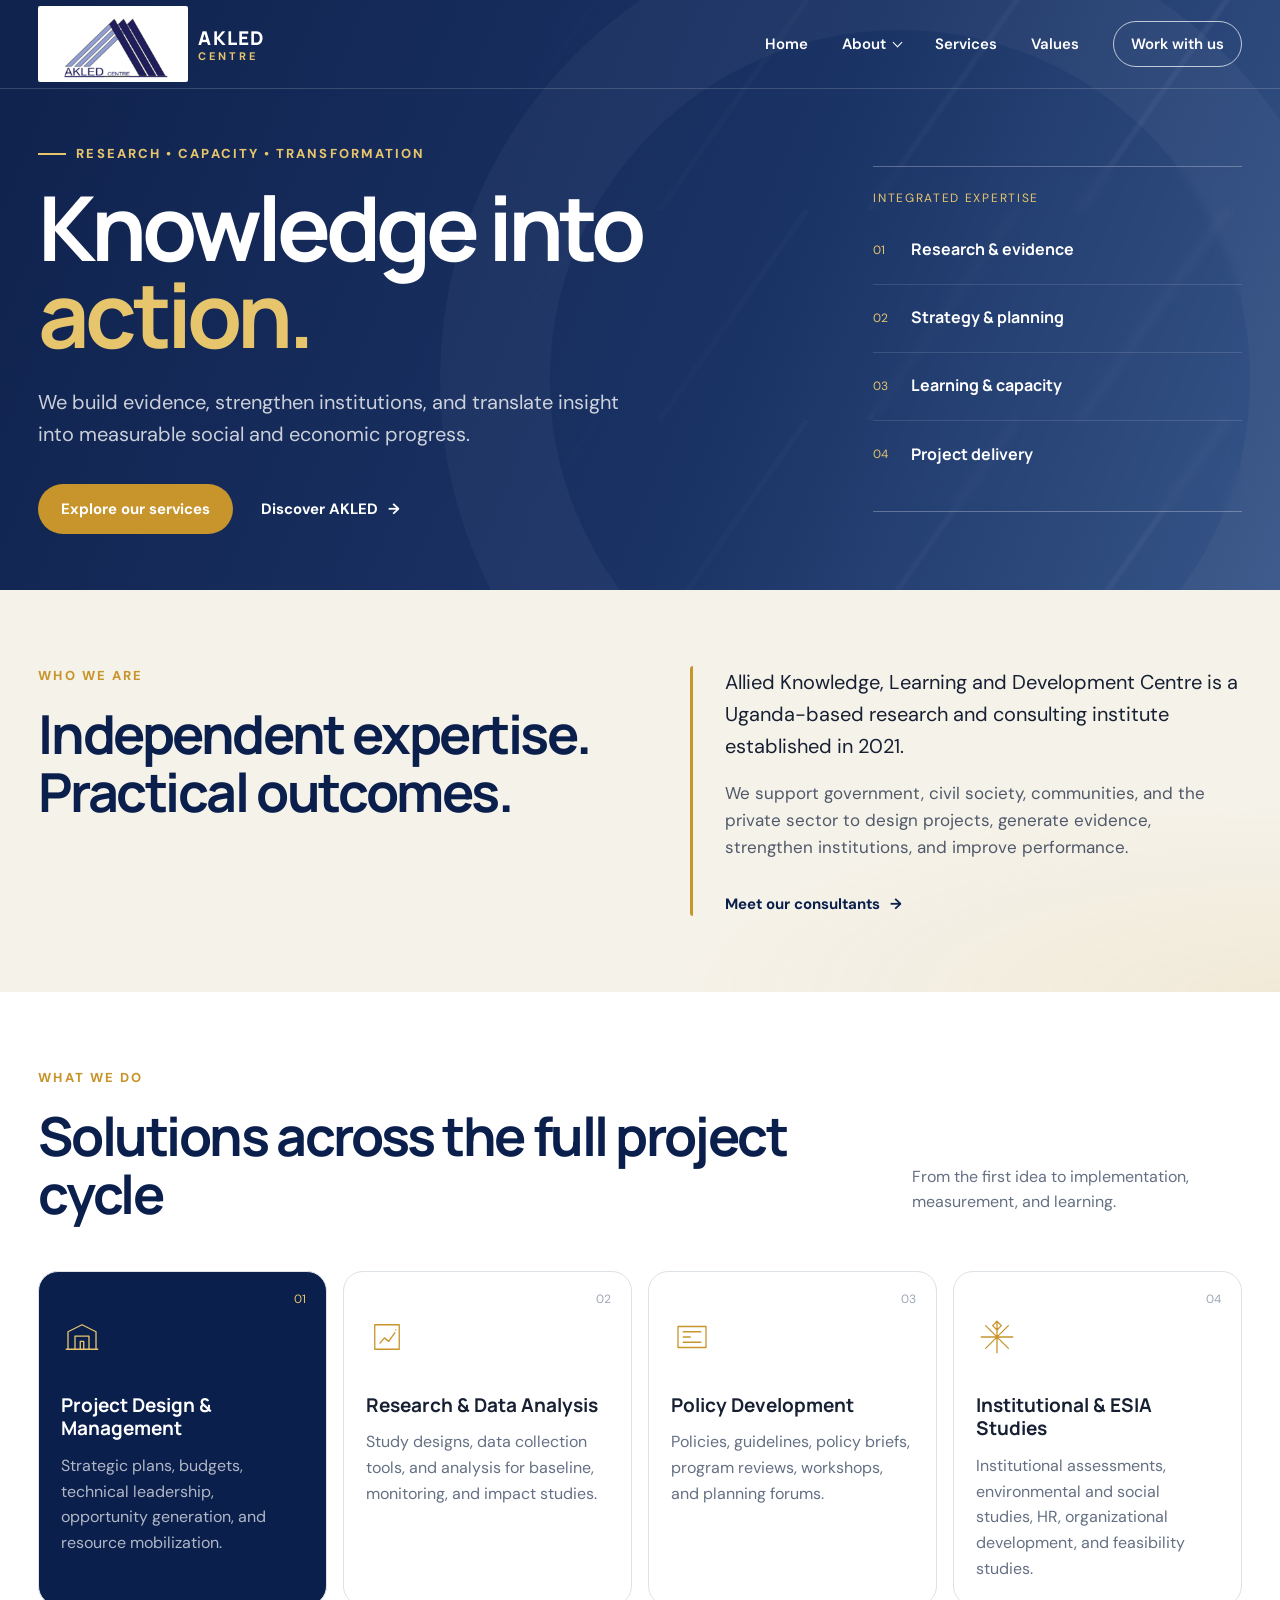
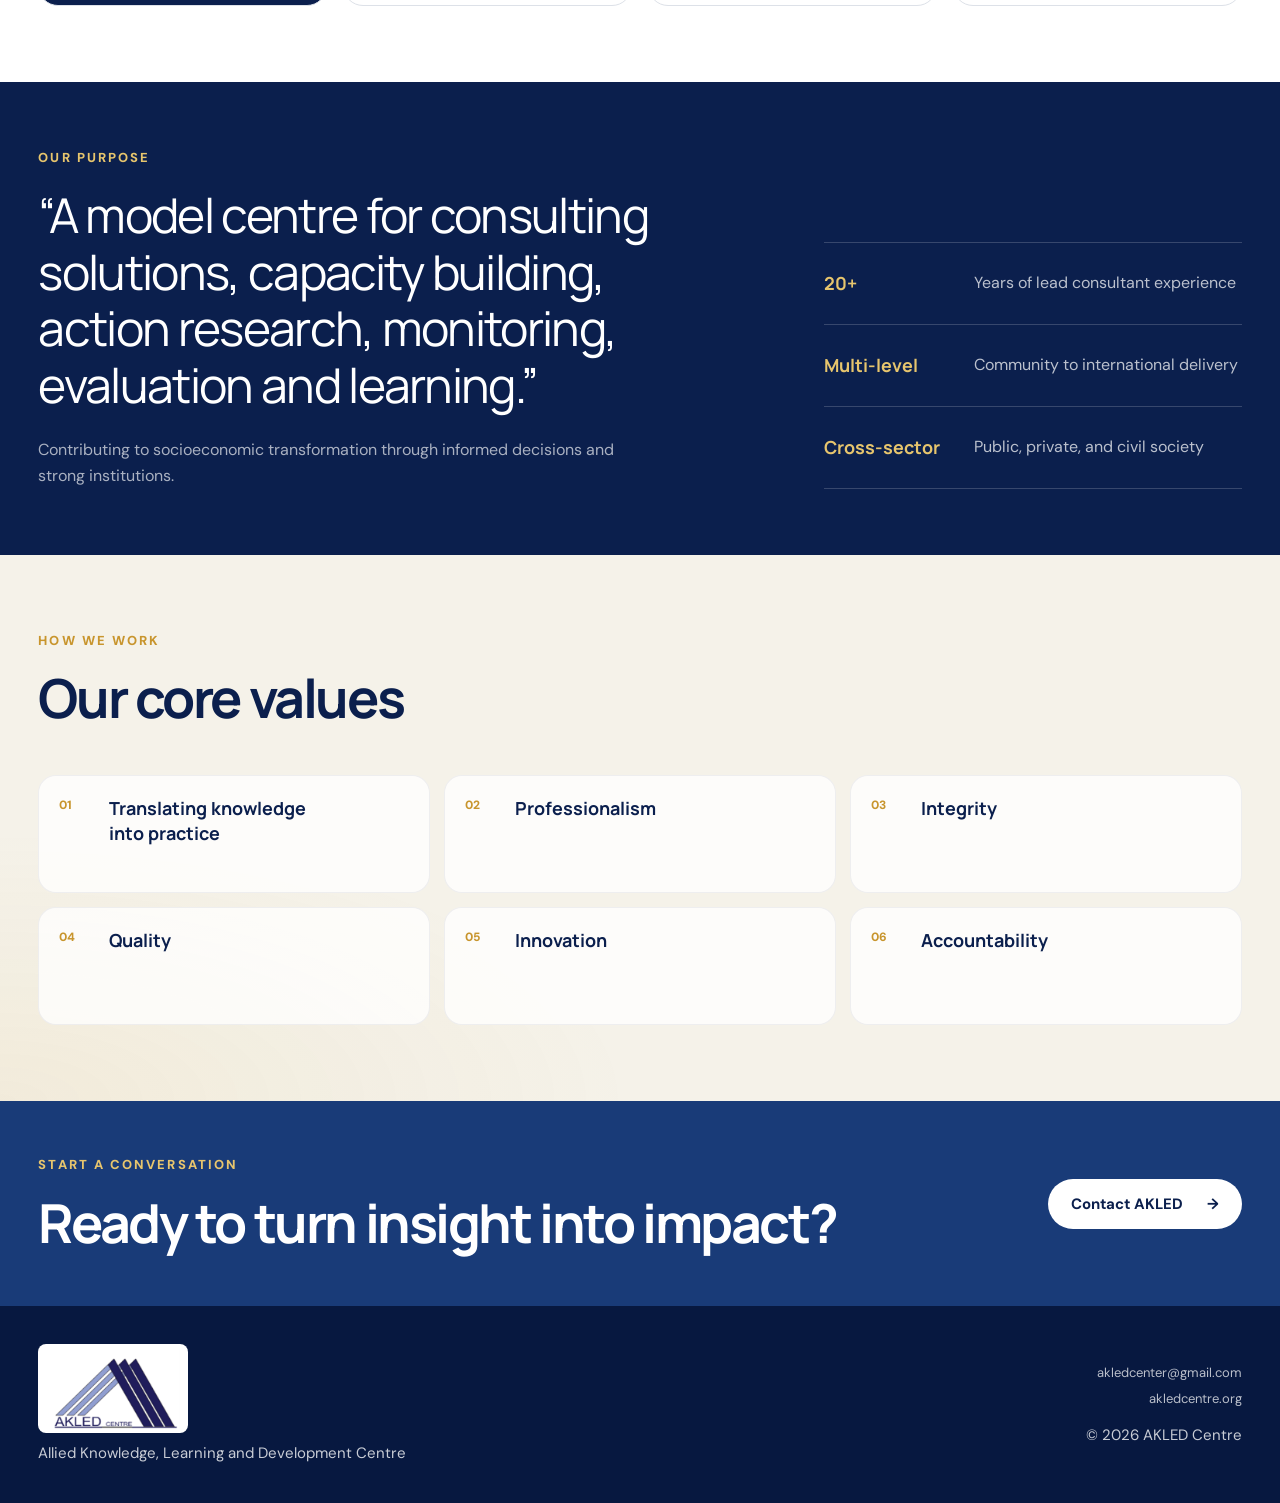
==== commit 6b7d134f: "Add AKLED information pages and navigation Co-authored-by: Copilot <223556219+Copilot@users.noreply." ====
--- a/index.html
+++ b/index.html
@@ -14,27 +14,28 @@
     <header class="site-header" id="top">
       <div class="container nav-wrap">
         <div class="brand-lockup">
-          <a class="brand" href="#top" aria-label="AKLED Centre home">
+          <a class="brand" href="index.html#top" aria-label="AKLED Centre home">
             <img src="public/images/akled%20logo.png" alt="AKLED Centre" />
           </a>
-          <a class="brand-name" href="#top">AKLED <span>CENTRE</span></a>
+          <a class="brand-name" href="index.html#top">AKLED <span>CENTRE</span></a>
         </div>
         <button class="menu-toggle" type="button" aria-label="Open menu" aria-expanded="false" aria-controls="main-nav">
           <span></span><span></span><span></span>
           <span class="sr-only">Toggle menu</span>
         </button>
         <nav class="main-nav" id="main-nav" aria-label="Main navigation">
-          <a href="#top">Home</a>
+          <a href="index.html#top">Home</a>
           <div class="nav-dropdown">
             <button class="nav-dropdown-toggle" type="button" aria-expanded="false" aria-controls="about-menu">
               About <span class="dropdown-chevron" aria-hidden="true"></span>
             </button>
             <div class="nav-dropdown-menu" id="about-menu">
-              <a href="#about">About AKLED</a>
+              <a href="about.html">About AKLED</a>
               <a href="team.html">Our Team</a>
+              <a href="clientele.html">Clientele &amp; Sectors</a>
             </div>
           </div>
-          <a href="#services">Services</a>
+          <a href="services.html">Services</a>
           <a href="#values">Values</a>
           <a class="nav-cta" href="#contact">Work with us</a>
         </nav>
@@ -50,8 +51,8 @@
             <h1>Knowledge into <em>action.</em></h1>
             <p class="hero-lead">We build evidence, strengthen institutions, and translate insight into measurable social and economic progress.</p>
             <div class="hero-actions">
-              <a class="button button-primary" href="#services">Explore our services</a>
-              <a class="text-link" href="#about">Discover AKLED <span aria-hidden="true">→</span></a>
+              <a class="button button-primary" href="services.html">Explore our services</a>
+              <a class="text-link" href="about.html">Discover AKLED <span aria-hidden="true">→</span></a>
             </div>
           </div>
           <div class="hero-card" aria-label="AKLED focus areas">
@@ -75,7 +76,7 @@
           <div class="intro-copy">
             <p>Allied Knowledge, Learning and Development Centre is a Uganda-based research and consulting institute established in 2021.</p>
             <p>We support government, civil society, communities, and the private sector to design projects, generate evidence, strengthen institutions, and improve performance.</p>
-            <a class="text-link dark" href="#team">Meet our consultants <span aria-hidden="true">→</span></a>
+            <a class="text-link dark" href="team.html">Meet our consultants <span aria-hidden="true">→</span></a>
           </div>
         </div>
       </section>
@@ -158,7 +159,7 @@
             <p class="section-kicker light">Start a conversation</p>
             <h2>Ready to turn insight into impact?</h2>
           </div>
-          <a class="button button-light" href="mailto:info@akledcentre.com">Contact AKLED <span aria-hidden="true">→</span></a>
+          <a class="button button-light" href="mailto:akledcenter@gmail.com">Contact AKLED <span aria-hidden="true">→</span></a>
         </div>
       </section>
     </main>
@@ -169,7 +170,11 @@
           <img src="public/images/akled%20logo.png" alt="AKLED Centre" />
           <p>Allied Knowledge, Learning and Development Centre</p>
         </div>
-        <p class="copyright">© <span id="year"></span> AKLED Centre</p>
+        <div class="footer-details">
+          <a href="mailto:akledcenter@gmail.com">akledcenter@gmail.com</a>
+          <a href="https://akledcentre.org">akledcentre.org</a>
+          <p class="copyright">© <span id="year"></span> AKLED Centre</p>
+        </div>
       </div>
     </footer>
 
--- a/styles.css
+++ b/styles.css
@@ -241,6 +241,39 @@
 .profile-card.open .profile-toggle span { transform: rotate(45deg); }
 .profile-toggle span { transition: transform .2s; font-size: 18px; line-height: 12px; }
 
+.content-page { background: white; }
+.content-hero { position: relative; overflow: hidden; min-height: 330px; padding: 145px 0 58px; color: white; background: linear-gradient(112deg, #081b48 0%, #0c265b 58%, #1b3e78 100%); }
+.content-hero::after { content: ""; position: absolute; right: -100px; top: -260px; width: 520px; height: 520px; border: 80px solid rgba(255,255,255,.045); border-radius: 50%; }
+.content-hero .container { position: relative; z-index: 1; }
+.content-hero h1 { max-width: 900px; margin: 0; color: white; font-family: "Manrope", sans-serif; font-size: clamp(42px, 6vw, 70px); line-height: 1.05; letter-spacing: -.05em; }
+.content-hero h1 em { color: var(--gold-light); font-style: normal; }
+.content-hero p:last-child { max-width: 720px; margin: 18px 0 0; color: rgba(255,255,255,.78); font-size: 18px; }
+.content-section { padding: 68px 0; }
+.content-section.alt { background: var(--cream); }
+.content-section h2 { margin: 0 0 18px; color: var(--navy); font-family: "Manrope", sans-serif; font-size: clamp(30px, 3.5vw, 44px); line-height: 1.15; letter-spacing: -.035em; }
+.content-section h3 { margin: 0 0 10px; color: var(--navy); font-family: "Manrope", sans-serif; font-size: 21px; line-height: 1.3; }
+.content-section p { color: #50596a; font-size: 17px; }
+.page-actions { margin-top: 32px; }
+.content-intro { max-width: 880px; }
+.content-intro > p:first-of-type { color: var(--ink); font-size: 20px; }
+.content-grid { display: grid; grid-template-columns: repeat(2, minmax(0, 1fr)); gap: 18px; }
+.content-card { padding: 24px; border: 1px solid rgba(11,31,77,.08); border-radius: 18px; background: white; }
+.content-card p:last-child { margin-bottom: 0; }
+.content-list { display: grid; grid-template-columns: repeat(2, minmax(0, 1fr)); gap: 12px; margin: 24px 0 0; padding: 0; list-style: none; }
+.content-list li { position: relative; padding: 16px 18px 16px 42px; border: 1px solid rgba(11,31,77,.08); border-radius: 14px; background: white; color: var(--ink); font-size: 16px; }
+.content-list li::before { content: ""; position: absolute; left: 18px; top: 24px; width: 8px; height: 8px; border-radius: 50%; background: var(--gold); }
+.director-grid { display: grid; grid-template-columns: repeat(2, minmax(0, 1fr)); gap: 18px; }
+.director-card { display: flex; flex-direction: column; align-items: flex-start; gap: 8px; padding: 26px; border: 1px solid var(--line); border-radius: 18px; background: white; }
+.director-card .section-kicker { margin-bottom: 0; }
+.director-card h3 { margin: 0; color: var(--navy); font-family: "Manrope", sans-serif; font-size: 23px; }
+.director-card p:not(.section-kicker) { margin: 0 0 8px; color: var(--muted); }
+.director-card a { color: var(--blue); font-weight: 600; }
+.director-card a:hover { text-decoration: underline; }
+.expertise-group { margin-top: 38px; }
+.expertise-group:first-of-type { margin-top: 0; }
+.contact-details { display: flex; flex-wrap: wrap; gap: 18px 30px; margin-top: 22px; color: var(--navy); font-weight: 700; }
+.contact-details a:hover { text-decoration: underline; }
+
 .contact { background: var(--blue); color: white; padding: 54px 0; }
 .contact-grid { display: flex; justify-content: space-between; align-items: center; }
 .contact h2 { color: white; }
@@ -251,7 +284,9 @@
 footer img { width: 150px; background: white; padding: 4px 8px; border-radius: 8px; }
 footer div:first-child p { margin: 10px 0 0; color: rgba(255,255,255,.78); font-size: clamp(11px, 1.2vw, 15px); line-height: 1.45; white-space: nowrap; }
 .footer-links { display: flex; gap: 24px; font-size: 12px; }
-.copyright { justify-self: end; margin: 0; color: rgba(255,255,255,.62); font-size: 13px; }
+.footer-details { display: grid; justify-items: end; gap: 5px; color: rgba(255,255,255,.72); font-size: 13px; }
+.footer-details a:hover { color: var(--gold-light); text-decoration: underline; }
+.copyright { margin: 0; color: rgba(255,255,255,.62); font-size: 13px; }
 
 @media (max-width: 980px) {
   .main-nav { gap: 18px; }
@@ -334,11 +369,19 @@
   .values-grid div, .values-grid div:nth-child(3n), .values-grid div:nth-child(3n-1) { padding: 20px 16px; }
   .team { padding: 44px 0; }
   .profile-card { flex-basis: 100%; }
+  .content-hero { min-height: 290px; padding: 126px 0 44px; }
+  .content-hero p:last-child { font-size: 16px; }
+  .content-section { padding: 48px 0; }
+  .content-section .section-heading { display: block; }
+  .content-grid, .content-list, .director-grid { grid-template-columns: 1fr; }
+  .content-card { padding: 20px; }
+  .content-list li { padding: 14px 16px 14px 38px; }
+  .content-list li::before { left: 16px; top: 22px; }
   .contact-grid { display: grid; gap: 30px; }
   .button-light { width: fit-content; }
   .footer-grid { grid-template-columns: 1fr; }
   .footer-links { flex-wrap: wrap; }
-  .copyright { justify-self: start; }
+  .footer-details { justify-items: start; }
 }
 
 @media (max-width: 380px) {
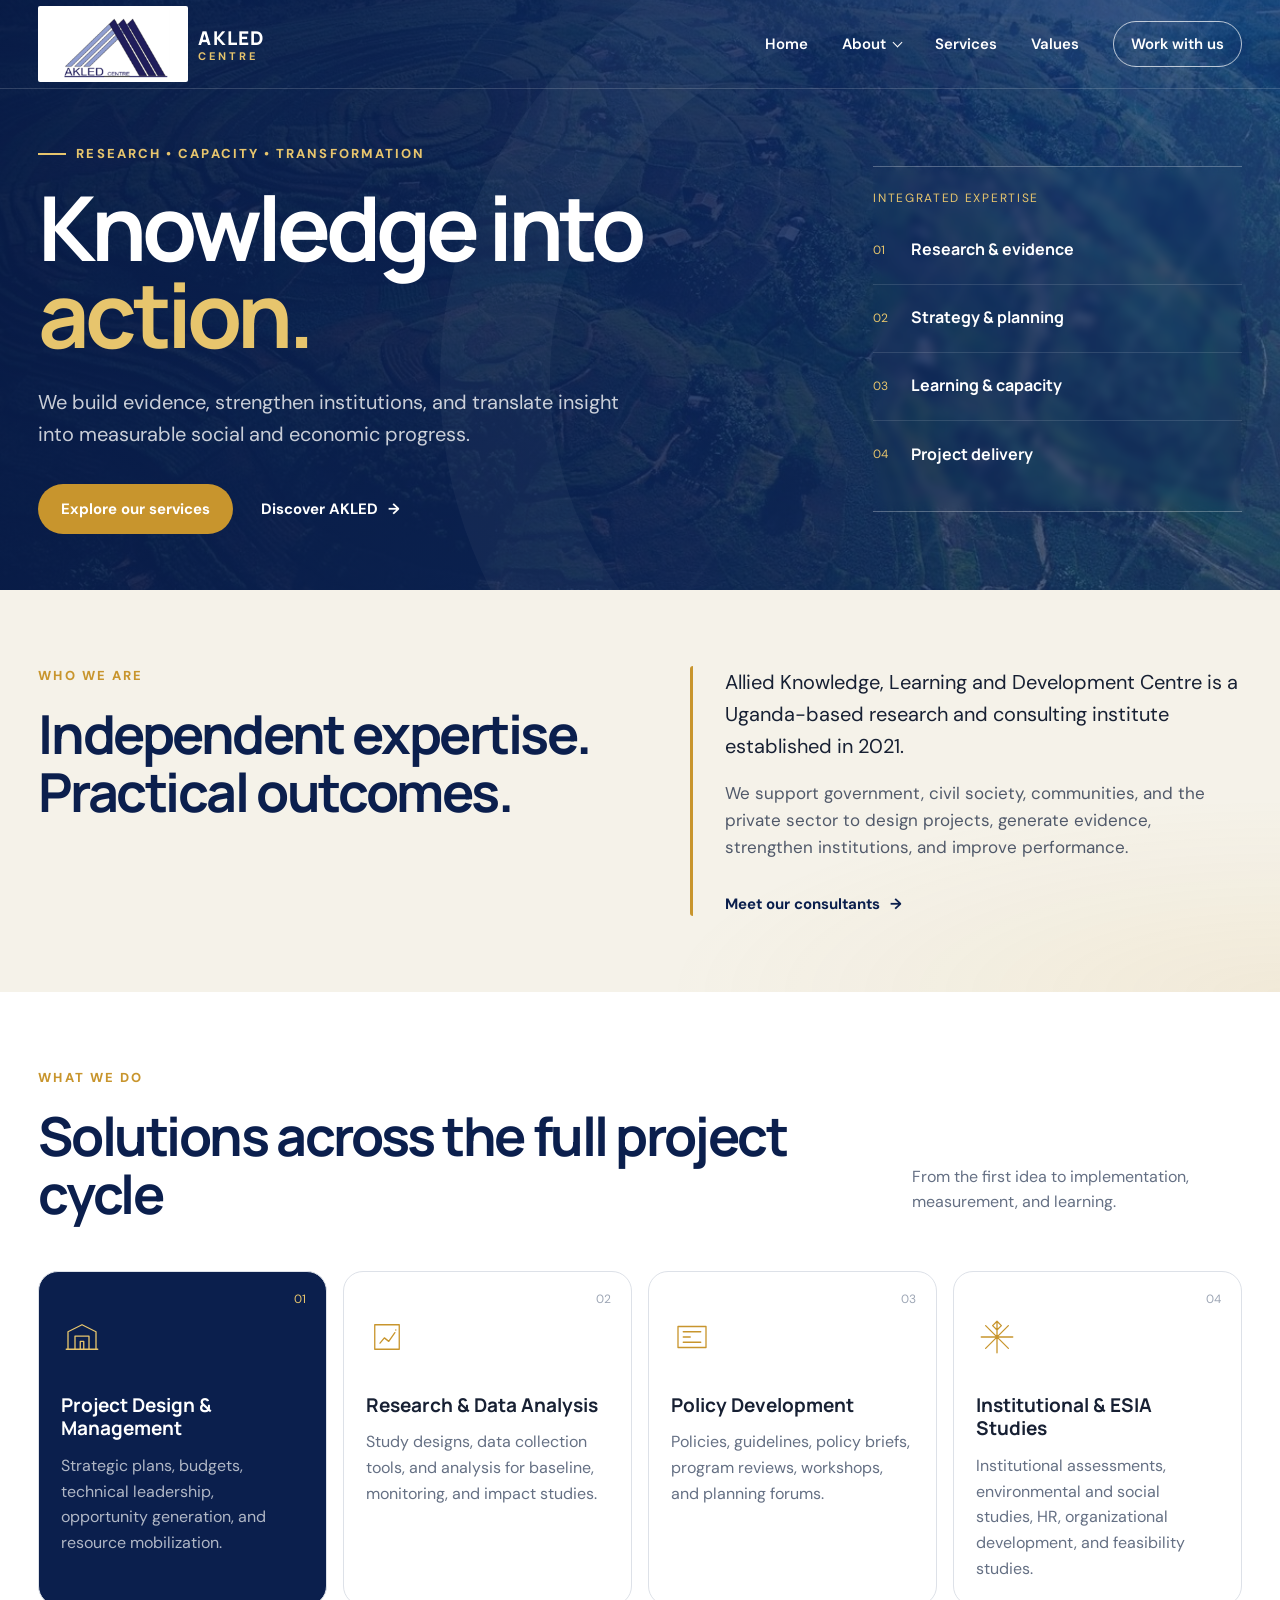
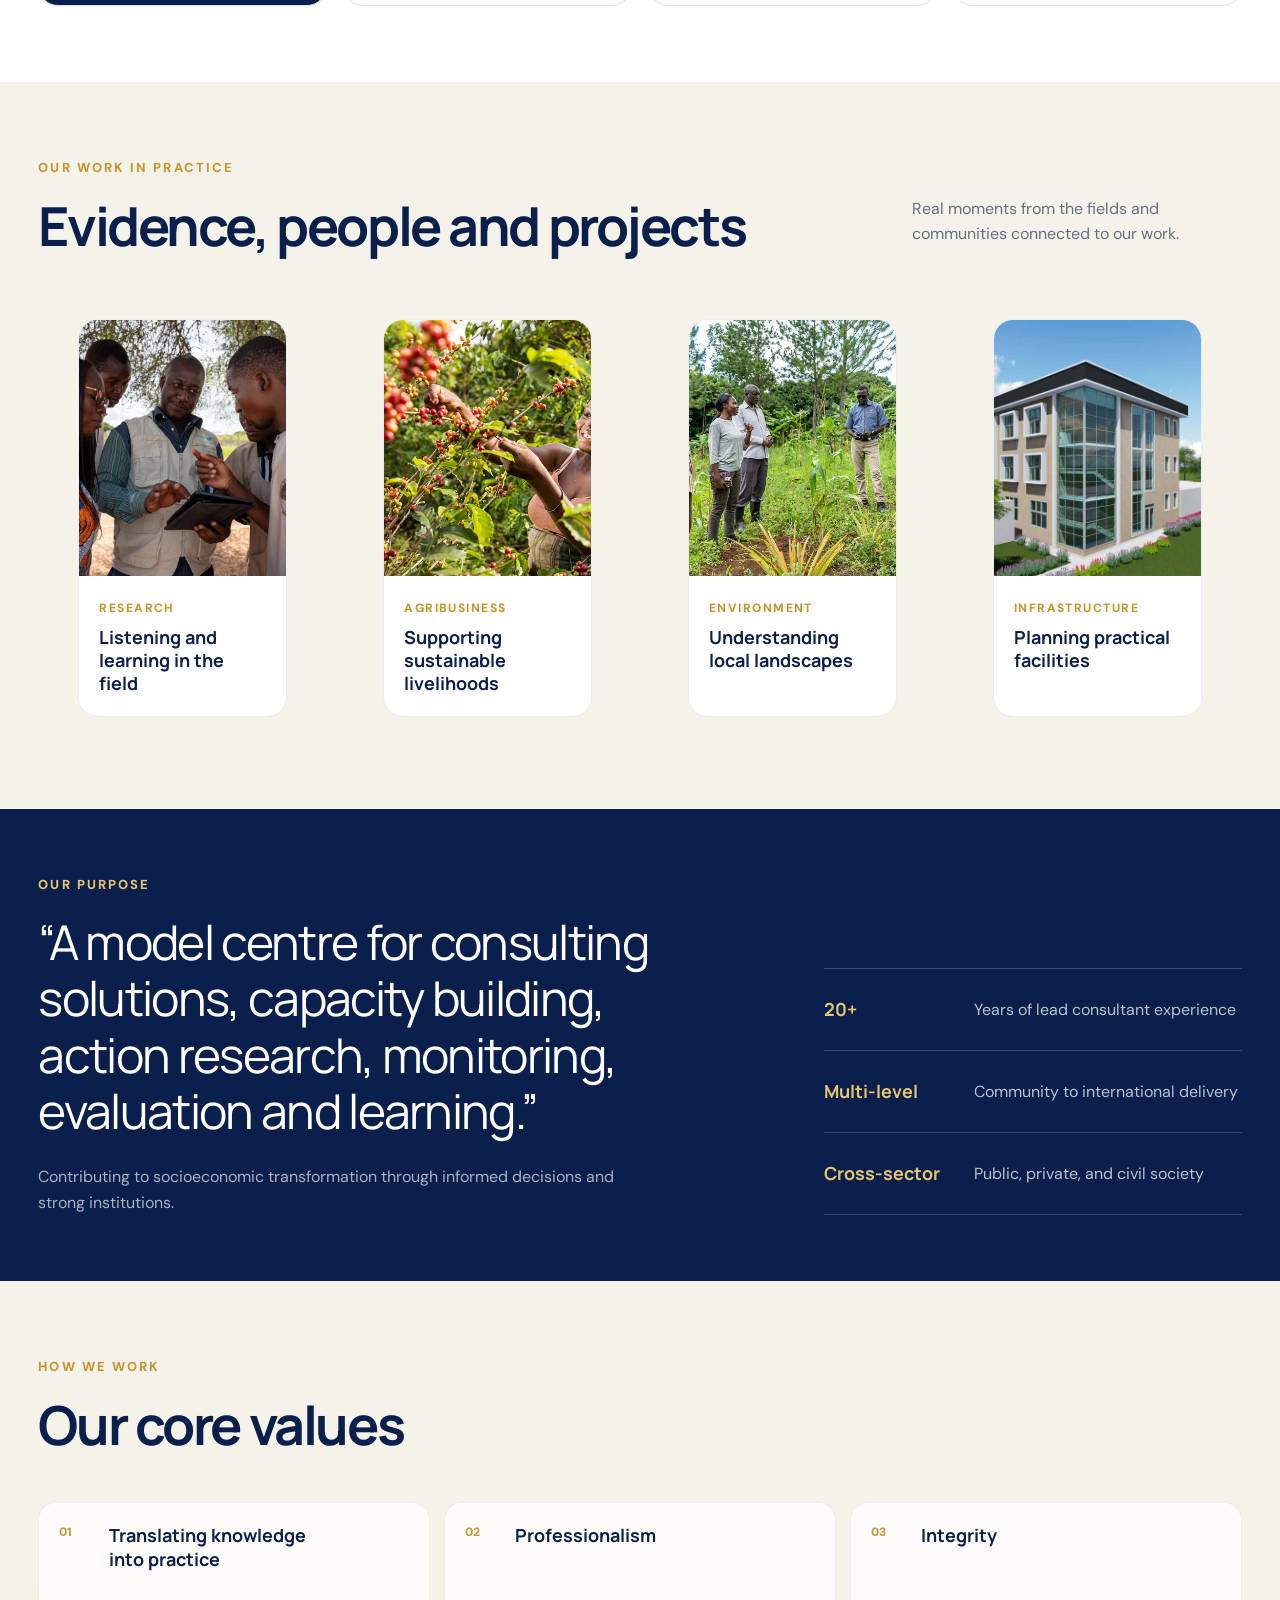
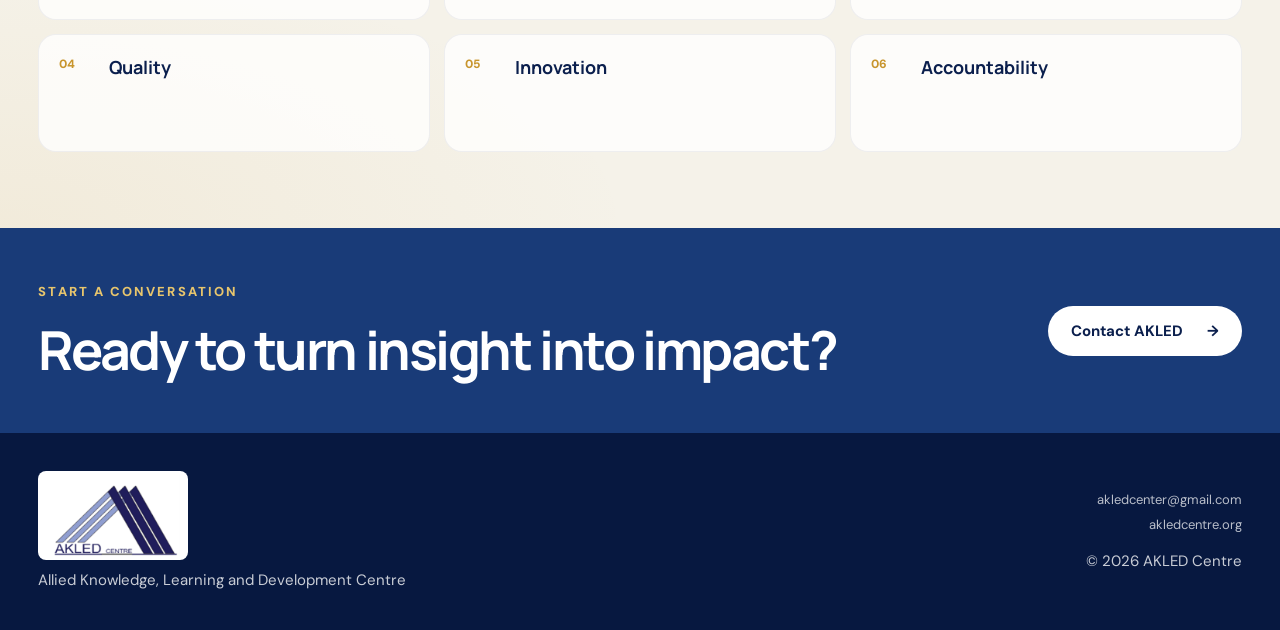
==== commit 248866ba: "Add project photography across site Co-authored-by: Copilot <223556219+Copilot@users.noreply.github." ====
--- a/index.html
+++ b/index.html
@@ -119,6 +119,36 @@
         </div>
       </section>
 
+      <section class="fieldwork section">
+        <div class="container">
+          <div class="section-heading">
+            <div>
+              <p class="section-kicker">Our work in practice</p>
+              <h2>Evidence, people and projects</h2>
+            </div>
+            <p>Real moments from the fields and communities connected to our work.</p>
+          </div>
+          <div class="fieldwork-grid">
+            <figure class="fieldwork-card">
+              <img src="public/images/hero%20images/research%20image%202.jfif" alt="Field researchers speaking with a community member" loading="lazy" />
+              <figcaption><span>Research</span><h3>Listening and learning in the field</h3></figcaption>
+            </figure>
+            <figure class="fieldwork-card">
+              <img src="public/images/hero%20images/agric%20image%201.jfif" alt="Farmer harvesting coffee on a farm" loading="lazy" />
+              <figcaption><span>Agribusiness</span><h3>Supporting sustainable livelihoods</h3></figcaption>
+            </figure>
+            <figure class="fieldwork-card">
+              <img src="public/images/hero%20images/environment%20research%201.jfif" alt="Field team discussing environmental observations outdoors" loading="lazy" />
+              <figcaption><span>Environment</span><h3>Understanding local landscapes</h3></figcaption>
+            </figure>
+            <figure class="fieldwork-card">
+              <img src="public/images/hero%20images/Design%20of%20Outpatients%20Department%20in%20Bundibugyo%20district.jpg" alt="Architectural design concept for an outpatient department" loading="lazy" />
+              <figcaption><span>Infrastructure</span><h3>Planning practical facilities</h3></figcaption>
+            </figure>
+          </div>
+        </div>
+      </section>
+
       <section class="impact">
         <div class="container impact-grid">
           <div class="impact-copy">
--- a/styles.css
+++ b/styles.css
@@ -69,7 +69,8 @@
   overflow: hidden;
   color: white;
   background:
-    linear-gradient(112deg, rgba(8,27,72,.97) 0%, rgba(12,38,91,.94) 58%, rgba(27,62,120,.88) 100%);
+    linear-gradient(112deg, rgba(8,27,72,.94) 0%, rgba(12,38,91,.86) 58%, rgba(27,62,120,.7) 100%),
+    url("public/images/hero%20images/landscape%20image.jfif") center 48% / cover no-repeat;
 }
 .hero::after {
   content: "";
@@ -185,6 +186,15 @@
 .service-card h3 { margin: 0 0 12px; font-family: "Manrope", sans-serif; font-size: 19px; line-height: 1.25; }
 .service-card p { margin: 0; color: var(--muted); font-size: 16px; }
 .service-card.featured p { color: rgba(255,255,255,.68); }
+
+.fieldwork { background: var(--cream); }
+.fieldwork-grid { display: grid; grid-template-columns: repeat(4, minmax(0, 1fr)); gap: 16px; }
+.fieldwork-card { overflow: hidden; min-width: 0; border: 1px solid rgba(11,31,77,.08); border-radius: 20px; background: white; }
+.fieldwork-card img { width: 100%; height: clamp(190px, 20vw, 280px); object-fit: cover; transition: transform .35s ease; }
+.fieldwork-card:hover img { transform: scale(1.035); }
+.fieldwork-card figcaption { padding: 18px 20px 20px; }
+.fieldwork-card span { color: var(--gold); font-size: 12px; font-weight: 800; letter-spacing: .12em; text-transform: uppercase; }
+.fieldwork-card h3 { margin: 6px 0 0; color: var(--navy); font-family: "Manrope", sans-serif; font-size: 18px; line-height: 1.3; }
 
 .impact { background: var(--navy); color: white; padding: 66px 0; }
 .impact-grid { display: grid; grid-template-columns: 1.25fr .75fr; gap: 90px; align-items: end; }
@@ -255,6 +265,10 @@
 .content-section p { color: #50596a; font-size: 17px; }
 .page-actions { margin-top: 32px; }
 .content-intro { max-width: 880px; }
+.about-story { display: grid; grid-template-columns: minmax(0, 1.1fr) minmax(280px, .9fr); gap: clamp(32px, 6vw, 76px); align-items: center; }
+.about-story-image { overflow: hidden; margin: 0; border-radius: 24px; background: var(--cream); }
+.about-story-image img { display: block; width: 100%; aspect-ratio: 4 / 3; object-fit: cover; }
+.about-story-image figcaption { padding: 14px 18px 17px; color: var(--muted); font-size: 14px; }
 .content-intro > p:first-of-type { color: var(--ink); font-size: 20px; }
 .content-grid { display: grid; grid-template-columns: repeat(2, minmax(0, 1fr)); gap: 18px; }
 .content-card { padding: 24px; border: 1px solid rgba(11,31,77,.08); border-radius: 18px; background: white; }
@@ -262,6 +276,12 @@
 .content-list { display: grid; grid-template-columns: repeat(2, minmax(0, 1fr)); gap: 12px; margin: 24px 0 0; padding: 0; list-style: none; }
 .content-list li { position: relative; padding: 16px 18px 16px 42px; border: 1px solid rgba(11,31,77,.08); border-radius: 14px; background: white; color: var(--ink); font-size: 16px; }
 .content-list li::before { content: ""; position: absolute; left: 18px; top: 24px; width: 8px; height: 8px; border-radius: 50%; background: var(--gold); }
+.service-image-grid, .sector-image-grid { display: grid; grid-template-columns: repeat(3, minmax(0, 1fr)); gap: 16px; margin: 32px 0 38px; }
+.service-image-card, .sector-image-card { position: relative; overflow: hidden; min-height: 230px; border-radius: 18px; background: var(--navy); }
+.service-image-card img, .sector-image-card img { position: absolute; inset: 0; width: 100%; height: 100%; object-fit: cover; transition: transform .35s ease; }
+.service-image-card:hover img, .sector-image-card:hover img { transform: scale(1.04); }
+.service-image-card::after, .sector-image-card::after { content: ""; position: absolute; inset: 30% 0 0; background: linear-gradient(transparent, rgba(7,24,64,.88)); }
+.service-image-card figcaption, .sector-image-card figcaption { position: absolute; z-index: 1; left: 18px; right: 18px; bottom: 17px; color: white; font-family: "Manrope", sans-serif; font-size: 18px; font-weight: 700; line-height: 1.3; }
 .director-grid { display: grid; grid-template-columns: repeat(2, minmax(0, 1fr)); gap: 18px; }
 .director-card { display: flex; flex-direction: column; align-items: flex-start; gap: 8px; padding: 26px; border: 1px solid var(--line); border-radius: 18px; background: white; }
 .director-card .section-kicker { margin-bottom: 0; }
@@ -294,6 +314,7 @@
   .service-grid { grid-template-columns: repeat(2, 1fr); }
   .impact-grid { gap: 40px; }
   .profile-card { flex-basis: calc((100% - 16px) / 2); }
+  .fieldwork-grid { grid-template-columns: repeat(2, minmax(0, 1fr)); }
 }
 
 @media (max-width: 900px) {
@@ -373,7 +394,12 @@
   .content-hero p:last-child { font-size: 16px; }
   .content-section { padding: 48px 0; }
   .content-section .section-heading { display: block; }
+  .about-story { grid-template-columns: 1fr; gap: 28px; }
   .content-grid, .content-list, .director-grid { grid-template-columns: 1fr; }
+  .service-image-grid, .sector-image-grid { grid-template-columns: 1fr; }
+  .service-image-card, .sector-image-card { min-height: 220px; }
+  .fieldwork-grid { grid-template-columns: 1fr; }
+  .fieldwork-card img { height: 240px; }
   .content-card { padding: 20px; }
   .content-list li { padding: 14px 16px 14px 38px; }
   .content-list li::before { left: 16px; top: 22px; }
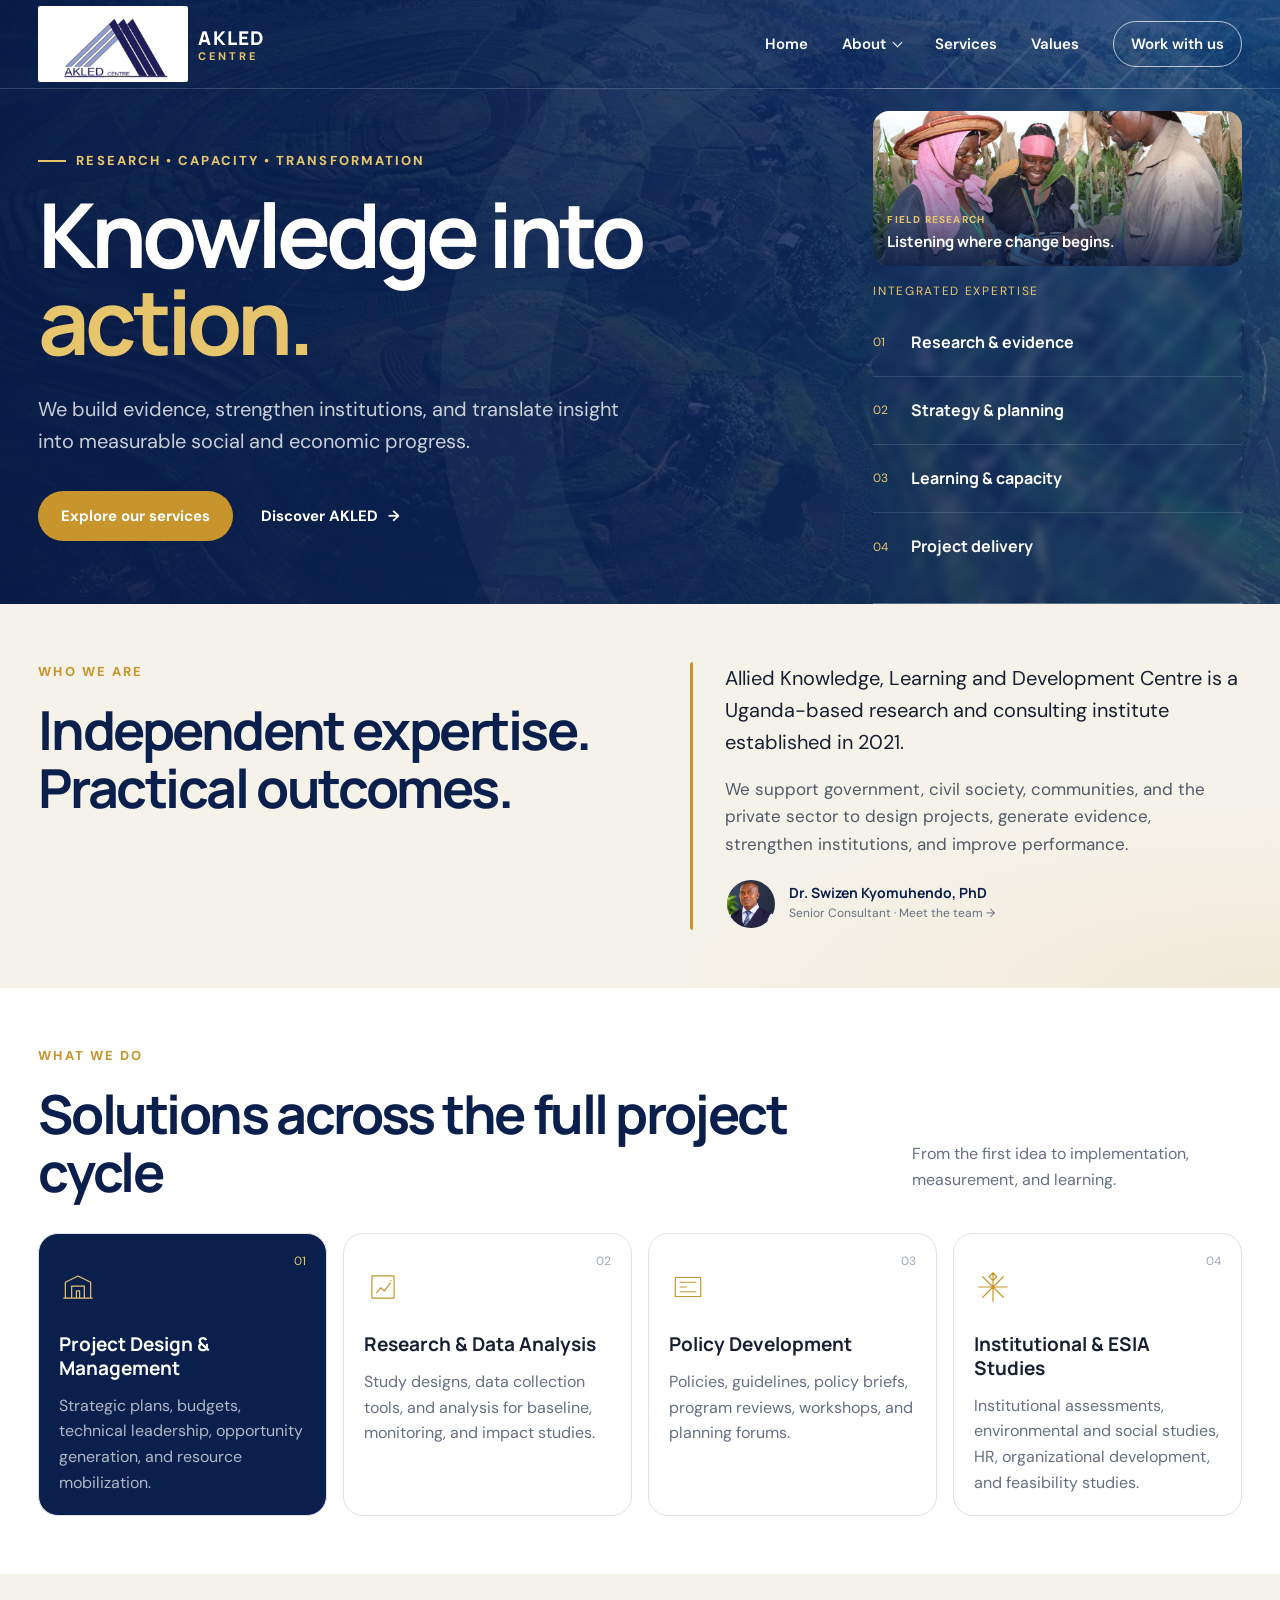
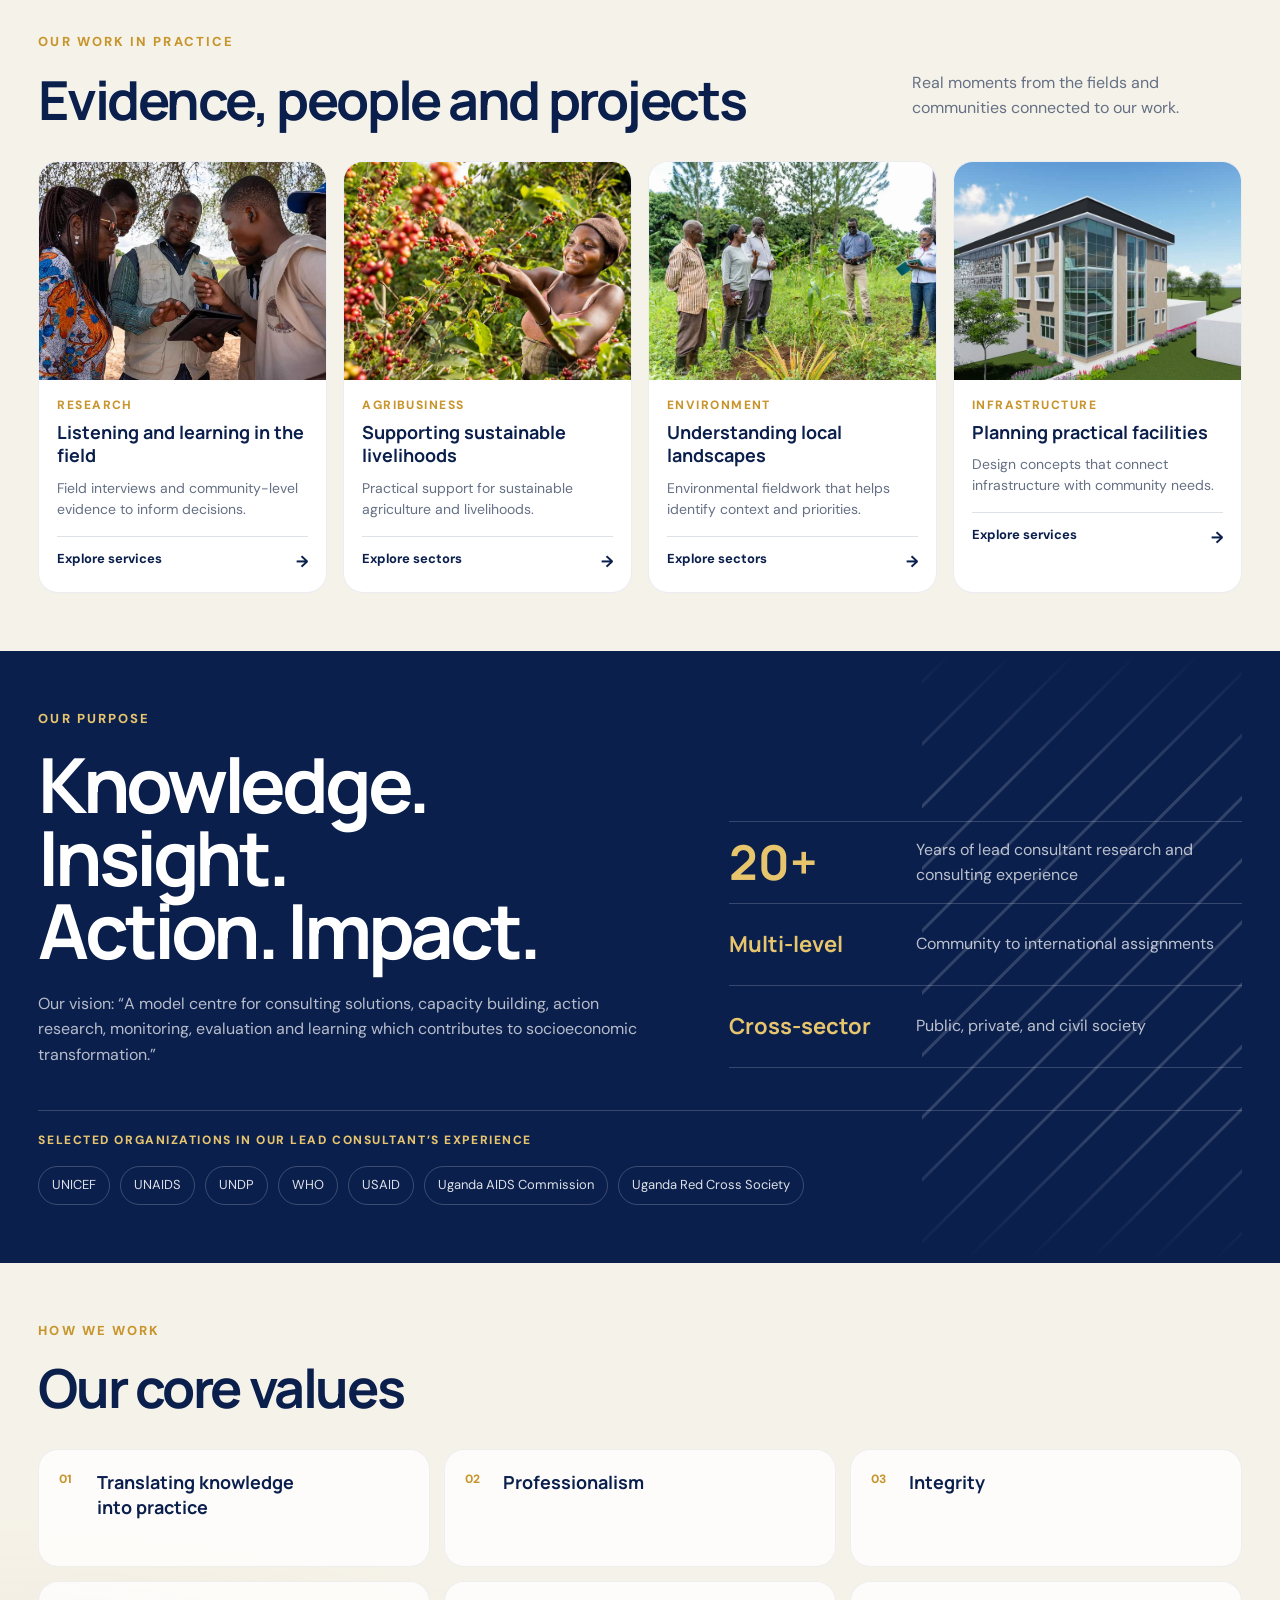
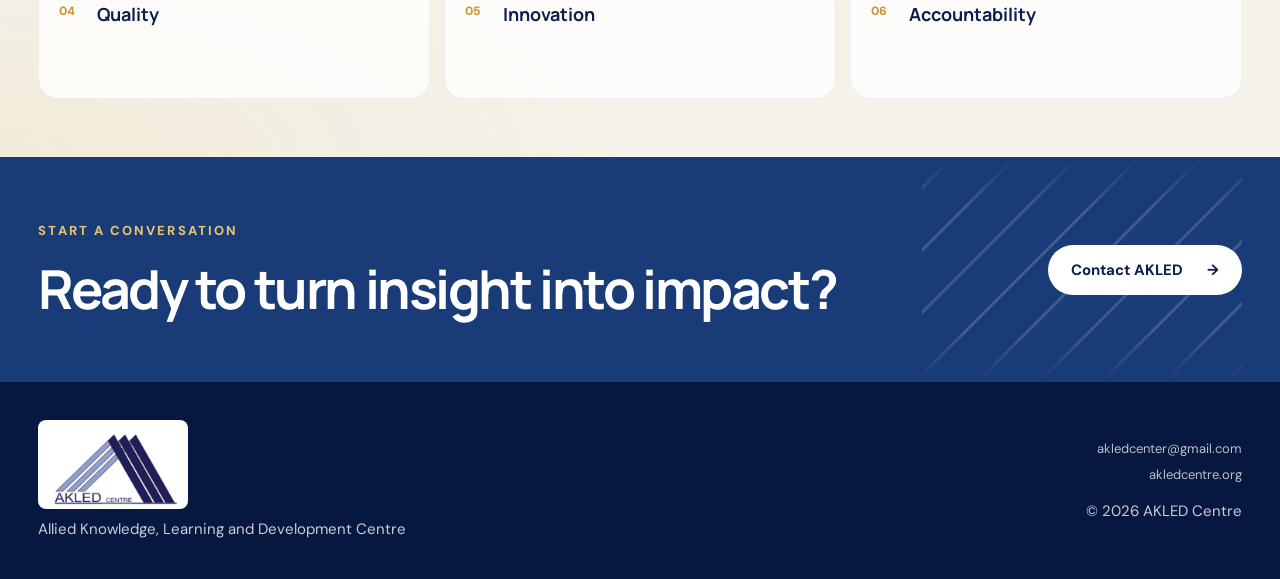
==== commit d76e4df8: "Update index.html and styles.css" ====
--- a/index.html
+++ b/index.html
@@ -42,7 +42,7 @@
       </div>
     </header>
 
-    <main>
+    <main class="home-page">
       <section class="hero">
         <div class="hero-pattern" aria-hidden="true"></div>
         <div class="container hero-grid">
@@ -56,6 +56,10 @@
             </div>
           </div>
           <div class="hero-card" aria-label="AKLED focus areas">
+            <figure class="hero-photo">
+              <img src="public/images/hero%20images/research%20image%203.jfif" alt="Field researchers and farmers reviewing crop data together" />
+              <figcaption><span>Field research</span><strong>Listening where change begins.</strong></figcaption>
+            </figure>
             <div class="hero-card-label">Integrated expertise</div>
             <div class="focus-list">
               <div><span>01</span><strong>Research &amp; evidence</strong></div>
@@ -76,7 +80,10 @@
           <div class="intro-copy">
             <p>Allied Knowledge, Learning and Development Centre is a Uganda-based research and consulting institute established in 2021.</p>
             <p>We support government, civil society, communities, and the private sector to design projects, generate evidence, strengthen institutions, and improve performance.</p>
-            <a class="text-link dark" href="team.html">Meet our consultants <span aria-hidden="true">→</span></a>
+            <a class="consultant-inline" href="team.html">
+              <img src="public/images/swizen%20image.png" alt="" loading="lazy" />
+              <span><strong>Dr. Swizen Kyomuhendo, PhD</strong><small>Senior Consultant · Meet the team →</small></span>
+            </a>
           </div>
         </div>
       </section>
@@ -131,19 +138,19 @@
           <div class="fieldwork-grid">
             <figure class="fieldwork-card">
               <img src="public/images/hero%20images/research%20image%202.jfif" alt="Field researchers speaking with a community member" loading="lazy" />
-              <figcaption><span>Research</span><h3>Listening and learning in the field</h3></figcaption>
+              <figcaption><span>Research</span><h3>Listening and learning in the field</h3><p>Field interviews and community-level evidence to inform decisions.</p><a href="services.html">Explore services <span aria-hidden="true">→</span></a></figcaption>
             </figure>
             <figure class="fieldwork-card">
               <img src="public/images/hero%20images/agric%20image%201.jfif" alt="Farmer harvesting coffee on a farm" loading="lazy" />
-              <figcaption><span>Agribusiness</span><h3>Supporting sustainable livelihoods</h3></figcaption>
+              <figcaption><span>Agribusiness</span><h3>Supporting sustainable livelihoods</h3><p>Practical support for sustainable agriculture and livelihoods.</p><a href="clientele.html">Explore sectors <span aria-hidden="true">→</span></a></figcaption>
             </figure>
             <figure class="fieldwork-card">
               <img src="public/images/hero%20images/environment%20research%201.jfif" alt="Field team discussing environmental observations outdoors" loading="lazy" />
-              <figcaption><span>Environment</span><h3>Understanding local landscapes</h3></figcaption>
+              <figcaption><span>Environment</span><h3>Understanding local landscapes</h3><p>Environmental fieldwork that helps identify context and priorities.</p><a href="clientele.html">Explore sectors <span aria-hidden="true">→</span></a></figcaption>
             </figure>
             <figure class="fieldwork-card">
               <img src="public/images/hero%20images/Design%20of%20Outpatients%20Department%20in%20Bundibugyo%20district.jpg" alt="Architectural design concept for an outpatient department" loading="lazy" />
-              <figcaption><span>Infrastructure</span><h3>Planning practical facilities</h3></figcaption>
+              <figcaption><span>Infrastructure</span><h3>Planning practical facilities</h3><p>Design concepts that connect infrastructure with community needs.</p><a href="services.html">Explore services <span aria-hidden="true">→</span></a></figcaption>
             </figure>
           </div>
         </div>
@@ -153,13 +160,19 @@
         <div class="container impact-grid">
           <div class="impact-copy">
             <p class="section-kicker light">Our purpose</p>
-            <blockquote>“A model centre for consulting solutions, capacity building, action research, monitoring, evaluation and learning.”</blockquote>
-            <p>Contributing to socioeconomic transformation through informed decisions and strong institutions.</p>
+            <h2 class="impact-statement">Knowledge. Insight.<br />Action. Impact.</h2>
+            <p class="impact-vision">Our vision: “A model centre for consulting solutions, capacity building, action research, monitoring, evaluation and learning which contributes to socioeconomic transformation.”</p>
           </div>
           <div class="impact-list">
-            <div><strong>20+</strong><span>Years of lead consultant experience</span></div>
-            <div><strong>Multi-level</strong><span>Community to international delivery</span></div>
+            <div><strong>20+</strong><span>Years of lead consultant research and consulting experience</span></div>
+            <div><strong>Multi-level</strong><span>Community to international assignments</span></div>
             <div><strong>Cross-sector</strong><span>Public, private, and civil society</span></div>
+          </div>
+          <div class="experience-strip">
+            <p>Selected organizations in our lead consultant’s experience</p>
+            <ul aria-label="Organizations in lead consultant experience">
+              <li>UNICEF</li><li>UNAIDS</li><li>UNDP</li><li>WHO</li><li>USAID</li><li>Uganda AIDS Commission</li><li>Uganda Red Cross Society</li>
+            </ul>
           </div>
         </div>
       </section>
--- a/styles.css
+++ b/styles.css
@@ -12,6 +12,7 @@
 
 * { box-sizing: border-box; }
 html { scroll-behavior: smooth; }
+a:focus-visible, button:focus-visible { outline: 3px solid var(--gold); outline-offset: 3px; }
 body {
   margin: 0;
   color: var(--ink);
@@ -72,6 +73,18 @@
     linear-gradient(112deg, rgba(8,27,72,.94) 0%, rgba(12,38,91,.86) 58%, rgba(27,62,120,.7) 100%),
     url("public/images/hero%20images/landscape%20image.jfif") center 48% / cover no-repeat;
 }
+.hero::before, .impact::before, .contact::before {
+  content: "";
+  position: absolute;
+  z-index: 1;
+  top: 0;
+  right: 3%;
+  width: min(30vw, 320px);
+  height: 100%;
+  pointer-events: none;
+  background: repeating-linear-gradient(135deg, transparent 0 20px, rgba(255,255,255,.16) 21px 23px, transparent 24px 44px);
+  mask-image: linear-gradient(to bottom, transparent, #000 22%, #000 78%, transparent);
+}
 .hero::after {
   content: "";
   position: absolute;
@@ -151,12 +164,20 @@
   backdrop-filter: blur(4px);
 }
 .hero-card-label { color: var(--gold-light); font-size: 12px; text-transform: uppercase; letter-spacing: .14em; margin-bottom: 8px; }
+.hero-photo { position: relative; overflow: hidden; height: 155px; margin: 0 0 16px; border-radius: 16px; background: rgba(255,255,255,.08); }
+.hero-photo img { width: 100%; height: 100%; object-fit: cover; }
+.hero-photo::after { content: ""; position: absolute; inset: 30% 0 0; background: linear-gradient(transparent, rgba(7,24,64,.85)); }
+.hero-photo figcaption { position: absolute; z-index: 1; right: 14px; bottom: 12px; left: 14px; display: grid; gap: 2px; color: white; }
+.hero-photo figcaption span { color: var(--gold-light); font-size: 10px; font-weight: 800; letter-spacing: .12em; text-transform: uppercase; }
+.hero-photo figcaption strong { font-family: "Manrope", sans-serif; font-size: 15px; }
 .focus-list div { display: grid; grid-template-columns: 38px 1fr; align-items: center; min-height: 68px; border-bottom: 1px solid rgba(255,255,255,.12); }
 .focus-list div:last-child { border-bottom: 0; }
 .focus-list span { color: var(--gold-light); font-size: 12px; }
 .focus-list strong { font-family: "Manrope", sans-serif; font-size: 16px; }
 
 .section { padding: 76px 0; }
+.home-page > .section { padding-block: 58px; }
+.home-page .section-heading { margin-bottom: 32px; }
 .intro { background: radial-gradient(ellipse at 100% 100%, rgba(200,149,45,.09), transparent 34%), var(--cream); }
 .intro-grid { display: grid; grid-template-columns: 1fr 1fr; gap: 100px; align-items: start; }
 .intro h2, .section-heading h2, .contact h2 {
@@ -170,18 +191,23 @@
 .intro-copy { border-left: 3px solid var(--gold); border-radius: 3px; padding-left: 32px; }
 .intro-copy p { margin: 0 0 18px; color: #50596a; font-size: 17px; }
 .intro-copy p:first-child { color: var(--ink); font-size: 20px; }
-.intro-copy .text-link { display: inline-block; margin-top: 12px; }
+.consultant-inline { display: flex; align-items: center; gap: 12px; width: fit-content; max-width: 100%; margin-top: 20px; color: var(--navy); }
+.consultant-inline img { width: 52px; height: 52px; flex: 0 0 52px; border: 2px solid var(--cream); border-radius: 50%; object-fit: cover; object-position: center 32%; }
+.consultant-inline span { display: grid; gap: 2px; min-width: 0; }
+.consultant-inline strong { font-family: "Manrope", sans-serif; font-size: 14px; line-height: 1.3; }
+.consultant-inline small { color: var(--muted); font-size: 12px; }
+.consultant-inline:hover small { color: var(--gold); }
 
 .services { background: white; }
 .section-heading { display: flex; justify-content: space-between; align-items: end; margin-bottom: 48px; }
 .section-heading > p { max-width: 330px; margin: 0 0 8px; color: var(--muted); }
 .service-grid { display: grid; grid-template-columns: repeat(4, 1fr); gap: 16px; }
-.service-card { min-height: 285px; position: relative; padding: 24px 22px; border: 1px solid var(--line); border-radius: 20px; transition: .25s ease; }
+.service-card { min-height: 250px; position: relative; padding: 20px; border: 1px solid var(--line); border-radius: 20px; transition: .25s ease; }
 .service-card:hover { transform: translateY(-5px); box-shadow: 0 18px 45px rgba(11,31,77,.1); z-index: 2; }
 .service-card.featured { background: var(--navy); color: white; }
 .service-number { position: absolute; right: 20px; top: 18px; color: #9da6b5; font-size: 12px; }
 .service-card.featured .service-number { color: var(--gold-light); }
-.service-card svg { width: 42px; height: 42px; margin: 20px 0 28px; fill: none; stroke: var(--gold); stroke-width: 1.5; stroke-linecap: round; stroke-linejoin: round; }
+.service-card svg { width: 38px; height: 38px; margin: 14px 0 20px; fill: none; stroke: var(--gold); stroke-width: 1.5; stroke-linecap: round; stroke-linejoin: round; }
 .service-card.featured svg { stroke: var(--gold-light); }
 .service-card h3 { margin: 0 0 12px; font-family: "Manrope", sans-serif; font-size: 19px; line-height: 1.25; }
 .service-card p { margin: 0; color: var(--muted); font-size: 16px; }
@@ -189,27 +215,38 @@
 
 .fieldwork { background: var(--cream); }
 .fieldwork-grid { display: grid; grid-template-columns: repeat(4, minmax(0, 1fr)); gap: 16px; }
-.fieldwork-card { overflow: hidden; min-width: 0; border: 1px solid rgba(11,31,77,.08); border-radius: 20px; background: white; }
-.fieldwork-card img { width: 100%; height: clamp(190px, 20vw, 280px); object-fit: cover; transition: transform .35s ease; }
+.fieldwork-card { overflow: hidden; min-width: 0; margin: 0; border: 1px solid rgba(11,31,77,.08); border-radius: 20px; background: white; }
+.fieldwork-card img { width: 100%; height: clamp(165px, 17vw, 220px); object-fit: cover; transition: transform .35s ease; }
 .fieldwork-card:hover img { transform: scale(1.035); }
-.fieldwork-card figcaption { padding: 18px 20px 20px; }
+.fieldwork-card figcaption { display: flex; min-height: 180px; flex-direction: column; align-items: flex-start; padding: 16px 18px 18px; }
 .fieldwork-card span { color: var(--gold); font-size: 12px; font-weight: 800; letter-spacing: .12em; text-transform: uppercase; }
 .fieldwork-card h3 { margin: 6px 0 0; color: var(--navy); font-family: "Manrope", sans-serif; font-size: 18px; line-height: 1.3; }
-
-.impact { background: var(--navy); color: white; padding: 66px 0; }
-.impact-grid { display: grid; grid-template-columns: 1.25fr .75fr; gap: 90px; align-items: end; }
+.fieldwork-card p { margin: 10px 0 16px; color: var(--muted); font-size: 14px; line-height: 1.5; }
+.fieldwork-card a { display: flex; width: 100%; justify-content: space-between; gap: 8px; margin-top: auto; padding-top: 12px; border-top: 1px solid var(--line); color: var(--navy); font-size: 13px; font-weight: 700; }
+.fieldwork-card a:hover { color: var(--gold); }
+.fieldwork-card a span { color: inherit; font-size: 16px; letter-spacing: 0; text-transform: none; transition: transform .2s ease; }
+.fieldwork-card a:hover span { transform: translateX(4px); }
+
+.impact { position: relative; overflow: hidden; background: var(--navy); color: white; padding: 58px 0; }
+.impact-grid { position: relative; z-index: 2; display: grid; grid-template-columns: 1.1fr .9fr; gap: 42px 64px; align-items: end; }
 .section-kicker.light { color: var(--gold-light); }
 .impact blockquote { max-width: 720px; margin: 0; font-family: "Manrope", sans-serif; font-size: clamp(32px, 4vw, 48px); line-height: 1.18; letter-spacing: -.035em; }
-.impact-copy > p:last-child { max-width: 610px; color: rgba(255,255,255,.65); margin: 24px 0 0; }
+.impact-statement { margin: 0; color: white; font-family: "Manrope", sans-serif; font-size: clamp(46px, 6vw, 76px); line-height: .96; letter-spacing: -.055em; }
+.impact-vision { max-width: 610px; color: rgba(255,255,255,.7); margin: 24px 0 0; font-size: 16px; }
 .impact-list { border-top: 1px solid rgba(255,255,255,.18); }
-.impact-list div { display: grid; grid-template-columns: 150px 1fr; align-items: center; min-height: 82px; border-bottom: 1px solid rgba(255,255,255,.18); }
-.impact-list strong { color: var(--gold-light); font-family: "Manrope", sans-serif; font-size: 18px; }
+.impact-list div { display: grid; grid-template-columns: minmax(120px, .7fr) minmax(0, 1.3fr); gap: 12px; align-items: center; min-height: 82px; border-bottom: 1px solid rgba(255,255,255,.18); }
+.impact-list strong { color: var(--gold-light); font-family: "Manrope", sans-serif; font-size: clamp(17px, 1.8vw, 22px); }
+.impact-list div:first-child strong { font-size: 48px; }
 .impact-list span { color: rgba(255,255,255,.72); font-size: 16px; }
+.experience-strip { grid-column: 1 / -1; padding-top: 20px; border-top: 1px solid rgba(255,255,255,.18); }
+.experience-strip p { margin: 0 0 16px; color: var(--gold-light); font-size: 12px; font-weight: 800; letter-spacing: .13em; text-transform: uppercase; }
+.experience-strip ul { display: flex; flex-wrap: wrap; gap: 10px; margin: 0; padding: 0; list-style: none; }
+.experience-strip li { padding: 8px 13px; border: 1px solid rgba(255,255,255,.2); border-radius: 999px; color: rgba(255,255,255,.86); font-size: 13px; }
 
 .values { background: radial-gradient(ellipse at 0 100%, rgba(200,149,45,.08), transparent 35%), var(--cream); }
-.values-grid { display: grid; grid-template-columns: repeat(3, 1fr); gap: 14px; }
-.values-grid div { min-height: 118px; padding: 20px; border: 1px solid rgba(11,31,77,.06); border-radius: 18px; background: rgba(255,255,255,.76); display: grid; grid-template-columns: 50px 1fr; align-items: start; }
-.values-grid div:nth-child(3n), .values-grid div:nth-child(3n-1) { padding-left: 20px; }
+.values-grid { display: grid; grid-template-columns: repeat(3, minmax(0, 1fr)); gap: 14px; }
+.values-grid div { min-width: 0; min-height: 118px; padding: 20px; border: 1px solid rgba(11,31,77,.06); border-radius: 20px; background: rgba(255,255,255,.76); display: grid; grid-template-columns: 38px minmax(0, 1fr); align-items: start; }
+.values-grid h3 { overflow-wrap: anywhere; }
 .values-grid span { color: var(--gold); font-size: 12px; font-weight: 800; }
 .values-grid h3 { margin: 0; max-width: 220px; color: var(--navy); font-family: "Manrope", sans-serif; font-size: 18px; line-height: 1.35; }
 
@@ -266,7 +303,7 @@
 .page-actions { margin-top: 32px; }
 .content-intro { max-width: 880px; }
 .about-story { display: grid; grid-template-columns: minmax(0, 1.1fr) minmax(280px, .9fr); gap: clamp(32px, 6vw, 76px); align-items: center; }
-.about-story-image { overflow: hidden; margin: 0; border-radius: 24px; background: var(--cream); }
+.about-story-image { overflow: hidden; margin: 0; border-radius: 20px; background: var(--cream); }
 .about-story-image img { display: block; width: 100%; aspect-ratio: 4 / 3; object-fit: cover; }
 .about-story-image figcaption { padding: 14px 18px 17px; color: var(--muted); font-size: 14px; }
 .content-intro > p:first-of-type { color: var(--ink); font-size: 20px; }
@@ -277,7 +314,7 @@
 .content-list li { position: relative; padding: 16px 18px 16px 42px; border: 1px solid rgba(11,31,77,.08); border-radius: 14px; background: white; color: var(--ink); font-size: 16px; }
 .content-list li::before { content: ""; position: absolute; left: 18px; top: 24px; width: 8px; height: 8px; border-radius: 50%; background: var(--gold); }
 .service-image-grid, .sector-image-grid { display: grid; grid-template-columns: repeat(3, minmax(0, 1fr)); gap: 16px; margin: 32px 0 38px; }
-.service-image-card, .sector-image-card { position: relative; overflow: hidden; min-height: 230px; border-radius: 18px; background: var(--navy); }
+.service-image-card, .sector-image-card { position: relative; overflow: hidden; min-height: 230px; margin: 0; border-radius: 20px; background: var(--navy); }
 .service-image-card img, .sector-image-card img { position: absolute; inset: 0; width: 100%; height: 100%; object-fit: cover; transition: transform .35s ease; }
 .service-image-card:hover img, .sector-image-card:hover img { transform: scale(1.04); }
 .service-image-card::after, .sector-image-card::after { content: ""; position: absolute; inset: 30% 0 0; background: linear-gradient(transparent, rgba(7,24,64,.88)); }
@@ -294,15 +331,15 @@
 .contact-details { display: flex; flex-wrap: wrap; gap: 18px 30px; margin-top: 22px; color: var(--navy); font-weight: 700; }
 .contact-details a:hover { text-decoration: underline; }
 
-.contact { background: var(--blue); color: white; padding: 54px 0; }
-.contact-grid { display: flex; justify-content: space-between; align-items: center; }
+.contact { position: relative; overflow: hidden; background: var(--blue); color: white; padding: 64px 0; }
+.contact-grid { position: relative; z-index: 2; display: flex; justify-content: space-between; align-items: center; gap: 30px; }
 .contact h2 { color: white; }
 .button-light { background: white; color: var(--navy); min-width: 180px; gap: 24px; }
 
 footer { background: #071840; color: white; padding: 38px 0; }
 .footer-grid { display: grid; grid-template-columns: 1fr auto; align-items: center; gap: 30px; }
 footer img { width: 150px; background: white; padding: 4px 8px; border-radius: 8px; }
-footer div:first-child p { margin: 10px 0 0; color: rgba(255,255,255,.78); font-size: clamp(11px, 1.2vw, 15px); line-height: 1.45; white-space: nowrap; }
+footer div:first-child p { max-width: 100%; margin: 10px 0 0; color: rgba(255,255,255,.78); font-size: clamp(11px, 1.2vw, 15px); line-height: 1.45; }
 .footer-links { display: flex; gap: 24px; font-size: 12px; }
 .footer-details { display: grid; justify-items: end; gap: 5px; color: rgba(255,255,255,.72); font-size: 13px; }
 .footer-details a:hover { color: var(--gold-light); text-decoration: underline; }
@@ -315,6 +352,7 @@
   .impact-grid { gap: 40px; }
   .profile-card { flex-basis: calc((100% - 16px) / 2); }
   .fieldwork-grid { grid-template-columns: repeat(2, minmax(0, 1fr)); }
+  .values-grid { grid-template-columns: repeat(2, minmax(0, 1fr)); }
 }
 
 @media (max-width: 900px) {
@@ -371,6 +409,7 @@
   .nav-dropdown-menu { position: static; min-width: 0; margin: 0 0 6px 10px; padding: 4px 8px; border: 0; border-left: 2px solid var(--gold); border-radius: 0; background: transparent; box-shadow: none; }
   .nav-dropdown-menu a { padding: 10px 12px; }
   .nav-cta { margin-top: 8px; text-align: center; border-color: var(--navy); }
+  .home-page > .hero, .home-page .hero-grid { min-height: 520px; }
   .hero, .hero-grid { min-height: 560px; }
   .subpage-hero { min-height: 300px; padding: 130px 0 48px; }
   .subpage-hero-content > p:last-child { font-size: 16px; }
@@ -378,16 +417,27 @@
   .hero h1 { font-size: clamp(52px, 16vw, 72px); }
   .hero-lead { font-size: 17px; }
   .hero-card { display: none; }
+  .hero::before, .impact::before, .contact::before { right: 0; width: 140px; opacity: .65; }
   .section { padding: 56px 0; }
+  .home-page > .section { padding-block: 42px; }
   .intro-grid, .impact-grid { grid-template-columns: 1fr; gap: 36px; }
   .intro-copy { padding-left: 22px; }
   .section-heading { display: block; }
   .section-heading > p { margin-top: 18px; }
   .service-grid { grid-template-columns: 1fr; }
-  .service-card { min-height: 250px; }
-  .impact-list div { grid-template-columns: 120px 1fr; }
-  .values-grid { grid-template-columns: repeat(2, 1fr); }
-  .values-grid div, .values-grid div:nth-child(3n), .values-grid div:nth-child(3n-1) { padding: 20px 16px; }
+  .home-page .service-card { min-height: 0; padding: 16px; }
+  .home-page .service-card svg { width: 34px; height: 34px; margin: 8px 0 12px; }
+  .home-page > .impact { padding-block: 42px; }
+  .home-page .impact-grid { gap: 24px; }
+  .home-page .impact-statement { font-size: clamp(32px, 10vw, 40px); }
+  .home-page .impact-vision { margin-top: 16px; font-size: 14px; }
+  .impact-list div { grid-template-columns: minmax(100px, .7fr) minmax(0, 1.3fr); gap: 10px; min-height: 68px; }
+  .impact-list div:first-child strong { font-size: 36px; }
+  .home-page .impact-list span { font-size: 13px; }
+  .experience-strip { padding-top: 16px; }
+  .experience-strip li { padding: 6px 9px; font-size: 11px; }
+  .values-grid { grid-template-columns: 1fr; }
+  .values-grid div { min-height: 0; padding: 18px 16px; }
   .team { padding: 44px 0; }
   .profile-card { flex-basis: 100%; }
   .content-hero { min-height: 290px; padding: 126px 0 44px; }
@@ -399,7 +449,15 @@
   .service-image-grid, .sector-image-grid { grid-template-columns: 1fr; }
   .service-image-card, .sector-image-card { min-height: 220px; }
   .fieldwork-grid { grid-template-columns: 1fr; }
-  .fieldwork-card img { height: 240px; }
+  .home-page .fieldwork-card img { height: 160px; }
+  .fieldwork-card figcaption { min-height: 0; }
+  .home-page .fieldwork-card p { display: none; }
+  .home-page .fieldwork-card figcaption { padding: 13px 15px 15px; }
+  .home-page .fieldwork-card h3 { font-size: 16px; }
+  .home-page .values-grid div { min-height: 0; padding-block: 15px; }
+  .home-page > .contact { padding-block: 36px; }
+  .home-page .contact-grid { gap: 18px; }
+  .home-page .contact h2 { font-size: clamp(30px, 8vw, 38px); }
   .content-card { padding: 20px; }
   .content-list li { padding: 14px 16px 14px 38px; }
   .content-list li::before { left: 16px; top: 22px; }
